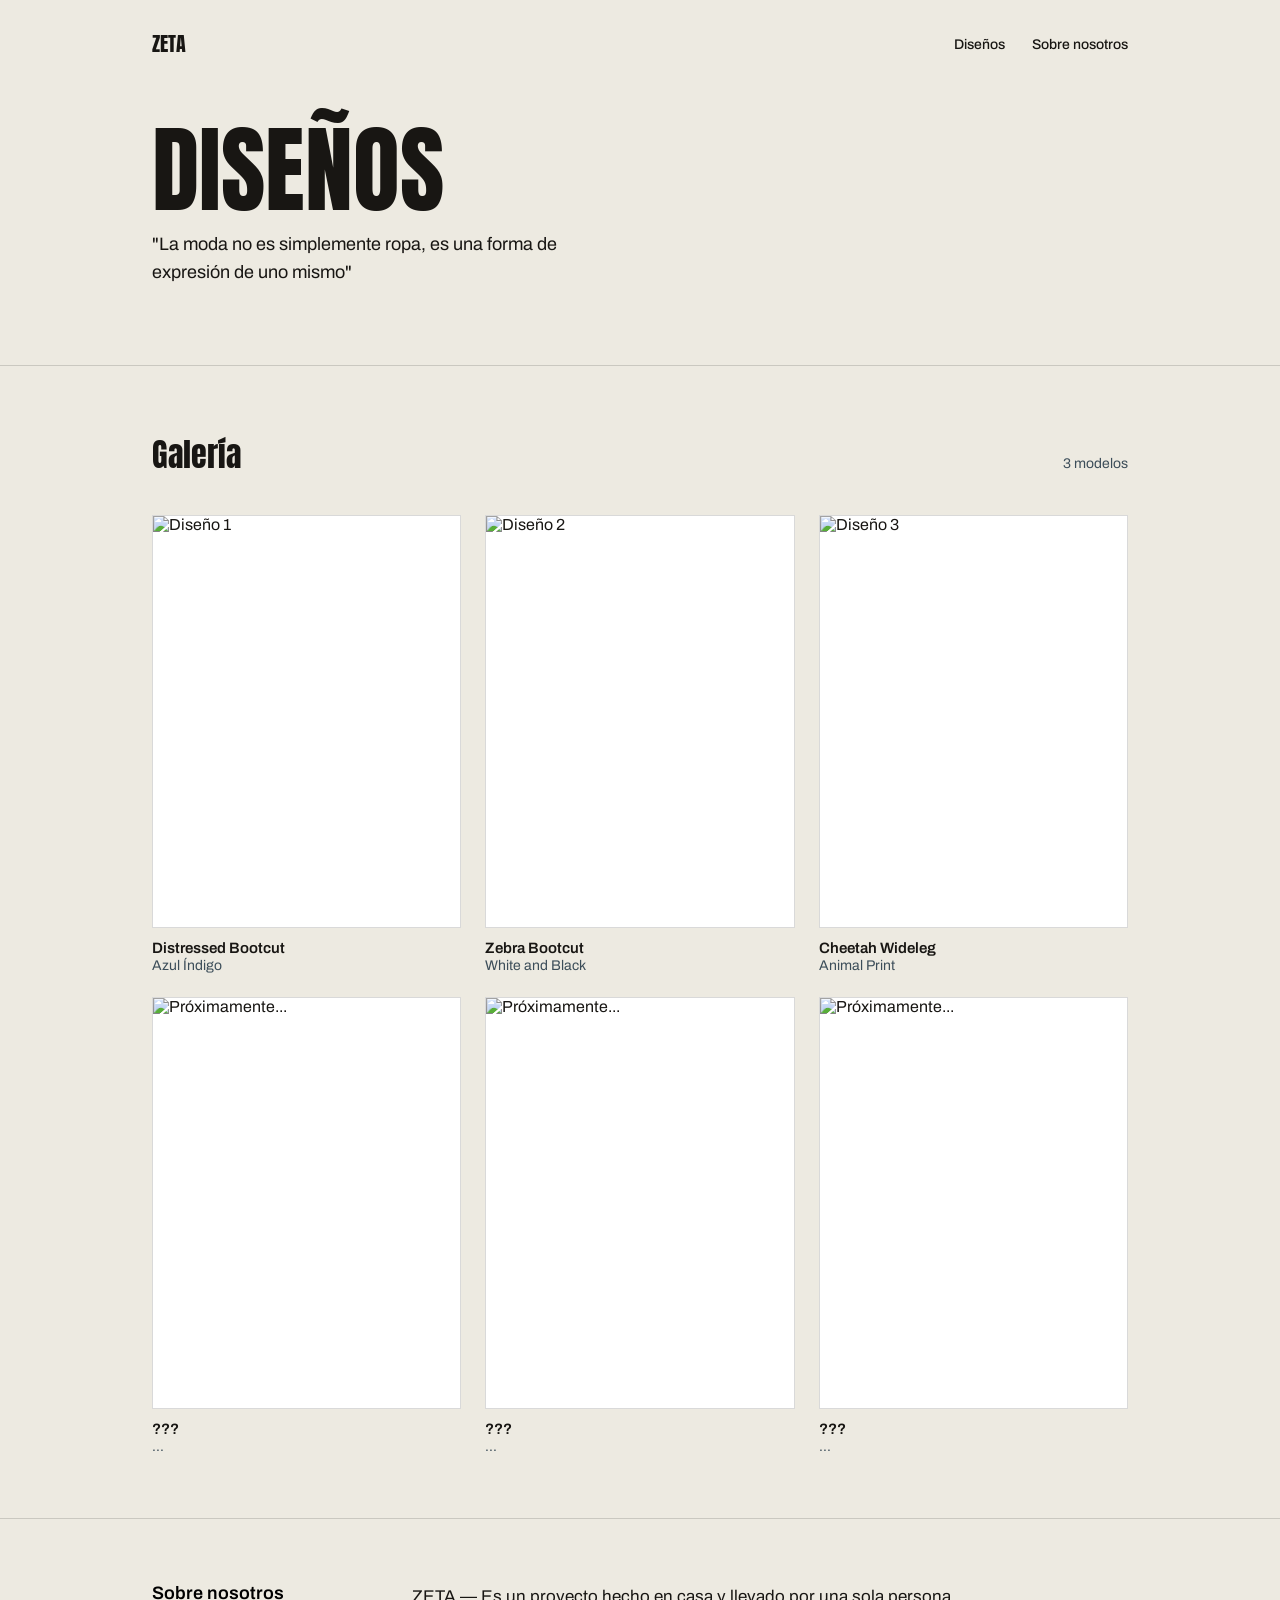
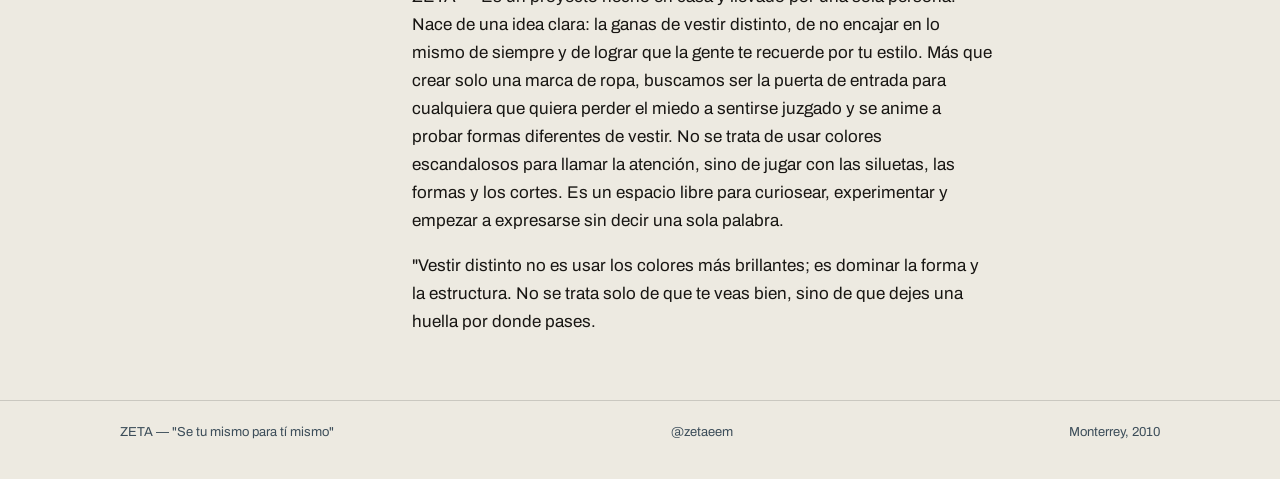
==== index.html @ 50da275f "Rename index.html.html to index.html" ====
<!DOCTYPE html>
<html lang="es">
<head>
<meta charset="UTF-8">
<meta name="viewport" content="width=device-width, initial-scale=1.0">
<title>ZETA — Galería</title>
<link rel="stylesheet" href="zeta.css">
</head>
<body>

<nav class="wrap">
  <div class="brandmark">ZETA</div>
  <div>
    <a href="#diseños">Diseños</a>
    <a href="#marca">Sobre nosotros</a>
  </div>
</nav>

<header class="hero">
  <div class="wrap">
    <h1 class="giant">DISEÑOS</h1>
    <p>"La moda no es simplemente ropa, es una forma de expresión de uno mismo"</p>
  </div>
</header>

<section id="disenos">
  <div class="wrap">
    <div class="section-head">
      <h2>Galería</h2>
      <span>3 modelos</span>
    </div>

    <div class="galeria">

      <div class="tarjeta">
        <img class="foto" src="Imágenes zeta/Indigo/IndigoFrente.png" alt="Diseño 1">
        <div class="nombre">Distressed Bootcut</div>
        <div class="detalle">Azul Índigo</div>
      </div>

      <div class="tarjeta">
        <img class="foto" src="Imágenes zeta/Negro/NegroFrente (1).png" alt="Diseño 2">
        <div class="nombre">Zebra Bootcut</div>
        <div class="detalle">White and Black</div>
      </div>

      <div class="tarjeta">
        <img class="foto" src="Imágenes zeta/Cheetah/CheetahFrente (1).png" alt="Diseño 3">
        <div class="nombre">Cheetah Wideleg</div>
        <div class="detalle">Animal Print</div>
      </div>

      <div class="tarjeta">
        <img class="foto" src="imagenes/diseno-4.jpg" alt="Próximamente...">
        <div class="nombre">???</div>
        <div class="detalle">...</div>
      </div>

      <div class="tarjeta">
        <img class="foto" src="imagenes/diseno-5.jpg" alt="Próximamente...">
        <div class="nombre">???</div>
        <div class="detalle">...</div>
      </div>

      <div class="tarjeta">
        <img class="foto" src="imagenes/diseno-6.jpg" alt="Próximamente...">
        <div class="nombre">???</div>
        <div class="detalle">...</div>
      </div>

    </div>
  </div>
</section>

<section id="marca">
  <div class="wrap marca-grid">
    <div class="label">Sobre nosotros</div>
    <div>
      <p>ZETA — Es un proyecto hecho en casa y llevado por una sola persona. Nace de una idea clara: la ganas de vestir distinto, de no encajar en lo mismo de siempre y de lograr que la gente te recuerde por tu estilo.

Más que crear solo una marca de ropa, buscamos ser la puerta de entrada para cualquiera que quiera perder el miedo a sentirse juzgado y se anime a probar formas diferentes de vestir. No se trata de usar colores escandalosos para llamar la atención, sino de jugar con las siluetas, las formas y los cortes.

Es un espacio libre para curiosear, experimentar y empezar a expresarse sin decir una sola palabra.</p>
      <p>"Vestir distinto no es usar los colores más brillantes; es dominar la forma y la estructura. No se trata solo de que te veas bien, sino de que dejes una huella por donde pases.</p>
    </div>
  </div>
</section>

<footer>
  <div class="wrap">
    <span>ZETA — "Se tu mismo para tí mismo"</span>
    <span>@zetaeem</span>
    <span>Monterrey, 2010</span>

  </div>
</footer>

</body>
</html>
---- zeta.css ----
@import url('https://fonts.googleapis.com/css2?family=Anton&family=Archivo:wght@400;500;600&display=swap');

  :root{
    --bone:#EDEAE1;
    --ink:#181613;
    --black:#000000;
    --denim:#3C4D59;
    --line: rgba(24,22,19,0.16);
  }

  *{box-sizing:border-box;}

  body{
    margin:0;
    background:var(--bone);
    color:var(--ink);
    font-family:'Archivo', sans-serif;
  }

  .wrap{
    max-width:1040px;
    margin:0 auto;
    padding:0 32px;
  }
  @media (max-width:600px){
    .wrap{padding:0 20px;}
  }

  nav.wrap{
    display:flex;
    justify-content:space-between;
    align-items:center;
    padding:28px 32px;
  }
  .brandmark{
    font-family:'Anton', sans-serif;
    font-size:20px;
  }
  nav a{
    color:var(--ink);
    text-decoration:none;
    font-size:14px;
    font-weight:500;
    margin-left:24px;
  }

  header.hero{
    padding:40px 0 60px;
    border-bottom:1px solid var(--line);
  }
  h1.giant{
    font-family:'Anton', sans-serif;
    font-weight:400;
    font-size:clamp(48px, 9vw, 96px);
    line-height:0.9;
    margin:0 0 16px;
  }
  header.hero p{
    font-size:18px;
    max-width:44ch;
    line-height:1.55;
  }

  section{
    padding:64px 0;
    border-bottom:1px solid var(--line);
  }
  .section-head{
    display:flex;
    justify-content:space-between;
    align-items:baseline;
    margin-bottom:36px;
  }
  .section-head h2{
    font-family:'Anton', sans-serif;
    font-weight:400;
    font-size:32px;
    margin:0;
  }
  .section-head span{
    font-size:14px;
    color:var(--denim);
  }

  /* ---- GALERÍA ---- */
  .galeria{
    display:grid;
    grid-template-columns:repeat(3, 1fr);
    gap:24px;
  }
  @media (max-width:760px){
    .galeria{grid-template-columns:repeat(2, 1fr);}
  }
  @media (max-width:500px){
    .galeria{grid-template-columns:1fr;}
  }

  .tarjeta{
    display:flex;
    flex-direction:column;
  }

  .foto{
    width:100%;
    aspect-ratio: 3 / 4;
    object-fit:cover;
    background:#ffffff;
    border:1px solid var(--line);
    display:block;
  }

  .tarjeta .nombre{
    font-weight:600;
    margin-top:12px;
    font-size:15px;
  }
  .tarjeta .detalle{
    font-size:14px;
    color:var(--denim);
    margin-top:2px;
  }

  /* ---- MARCA ---- */
  .marca-grid{
    display:grid;
    grid-template-columns:220px 1fr;
    gap:40px;
  }
  @media (max-width:700px){
    .marca-grid{grid-template-columns:1fr;}
  }
  .marca-grid .label{
    font-size:18px;
    font-weight:600;
    color:var(--black);
  }
  .marca-grid p{
    font-size:17px;
    line-height:1.65;
    max-width:58ch;
    margin:0 0 16px;
  }
  .marca-grid p:last-child{margin-bottom:0;}

  footer{
    padding:24px 32px 40px;
  }
  footer .wrap{
    display:flex;
    justify-content:space-between;
    font-size:13px;
    color:var(--denim);
    padding:0;
  }
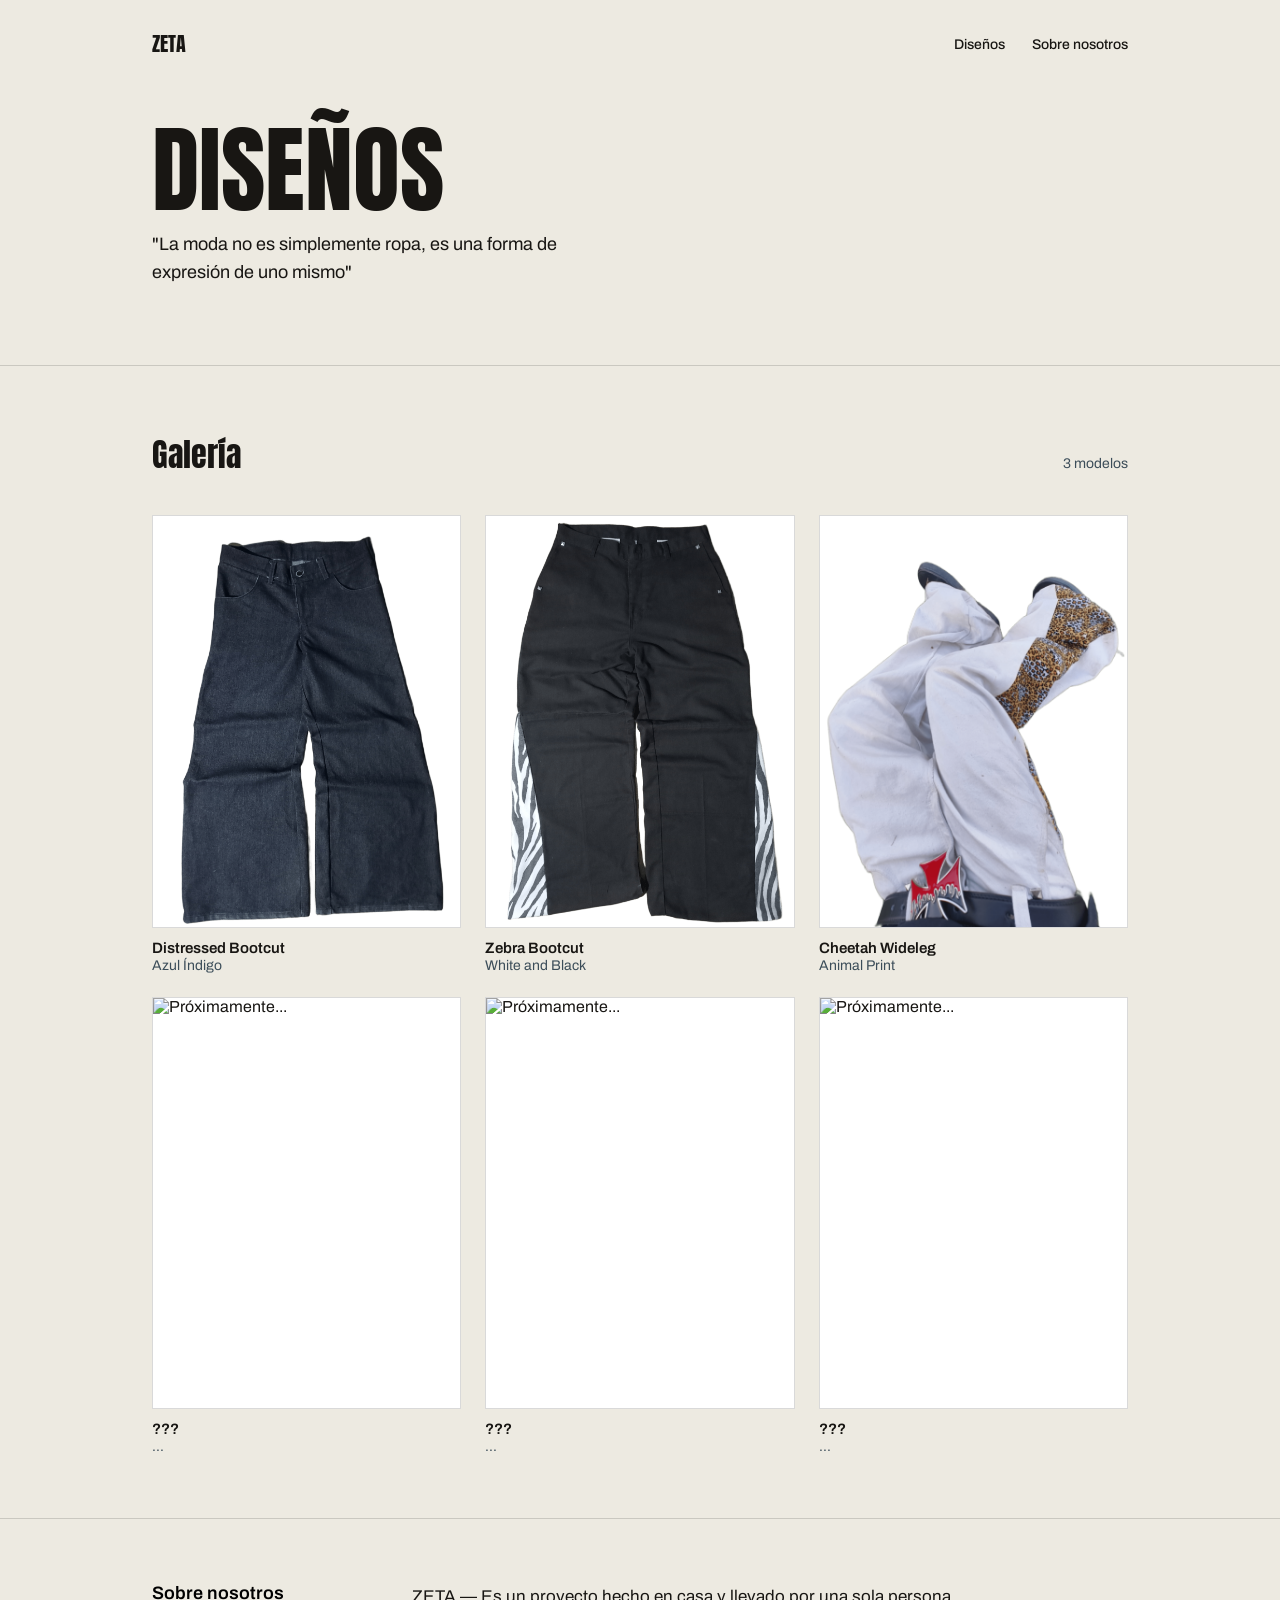
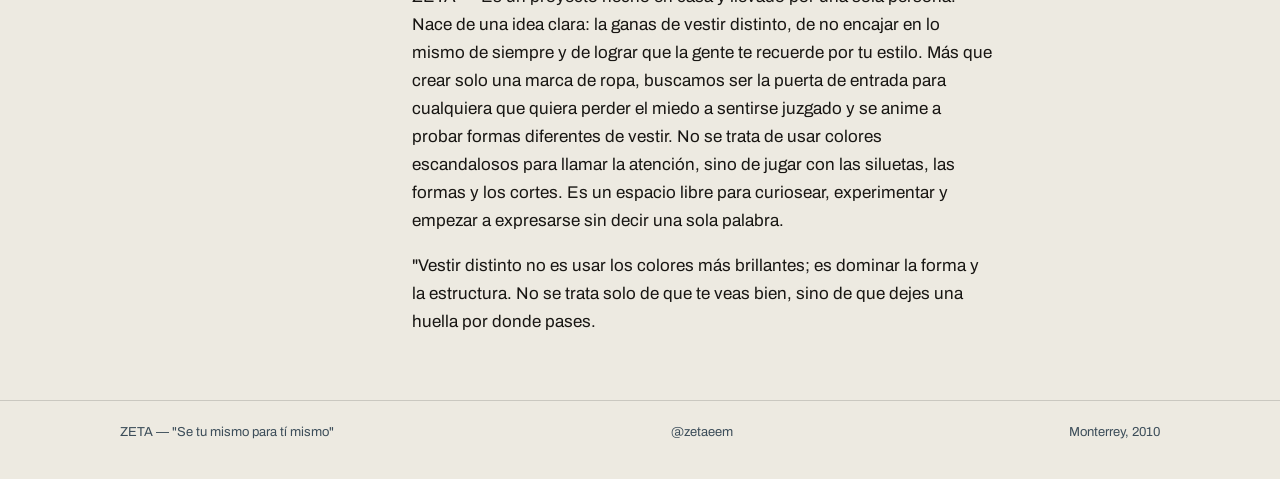
==== commit 15c19150: "Update index.html" ====
--- a/index.html
+++ b/index.html
@@ -33,19 +33,19 @@
     <div class="galeria">
 
       <div class="tarjeta">
-        <img class="foto" src="Imágenes zeta/Indigo/IndigoFrente.png" alt="Diseño 1">
+        <img class="foto" src="zeta/Imágenes zeta/Indigo/IndigoFrente.png" alt="Diseño 1">
         <div class="nombre">Distressed Bootcut</div>
         <div class="detalle">Azul Índigo</div>
       </div>
 
       <div class="tarjeta">
-        <img class="foto" src="Imágenes zeta/Negro/NegroFrente (1).png" alt="Diseño 2">
+        <img class="foto" src="zeta/Imágenes zeta/Negro/NegroFrente (1).png" alt="Diseño 2">
         <div class="nombre">Zebra Bootcut</div>
         <div class="detalle">White and Black</div>
       </div>
 
       <div class="tarjeta">
-        <img class="foto" src="Imágenes zeta/Cheetah/CheetahFrente (1).png" alt="Diseño 3">
+        <img class="foto" src="zeta/Imágenes zeta/Cheetah/CheetahFrente (1).png" alt="Diseño 3">
         <div class="nombre">Cheetah Wideleg</div>
         <div class="detalle">Animal Print</div>
       </div>
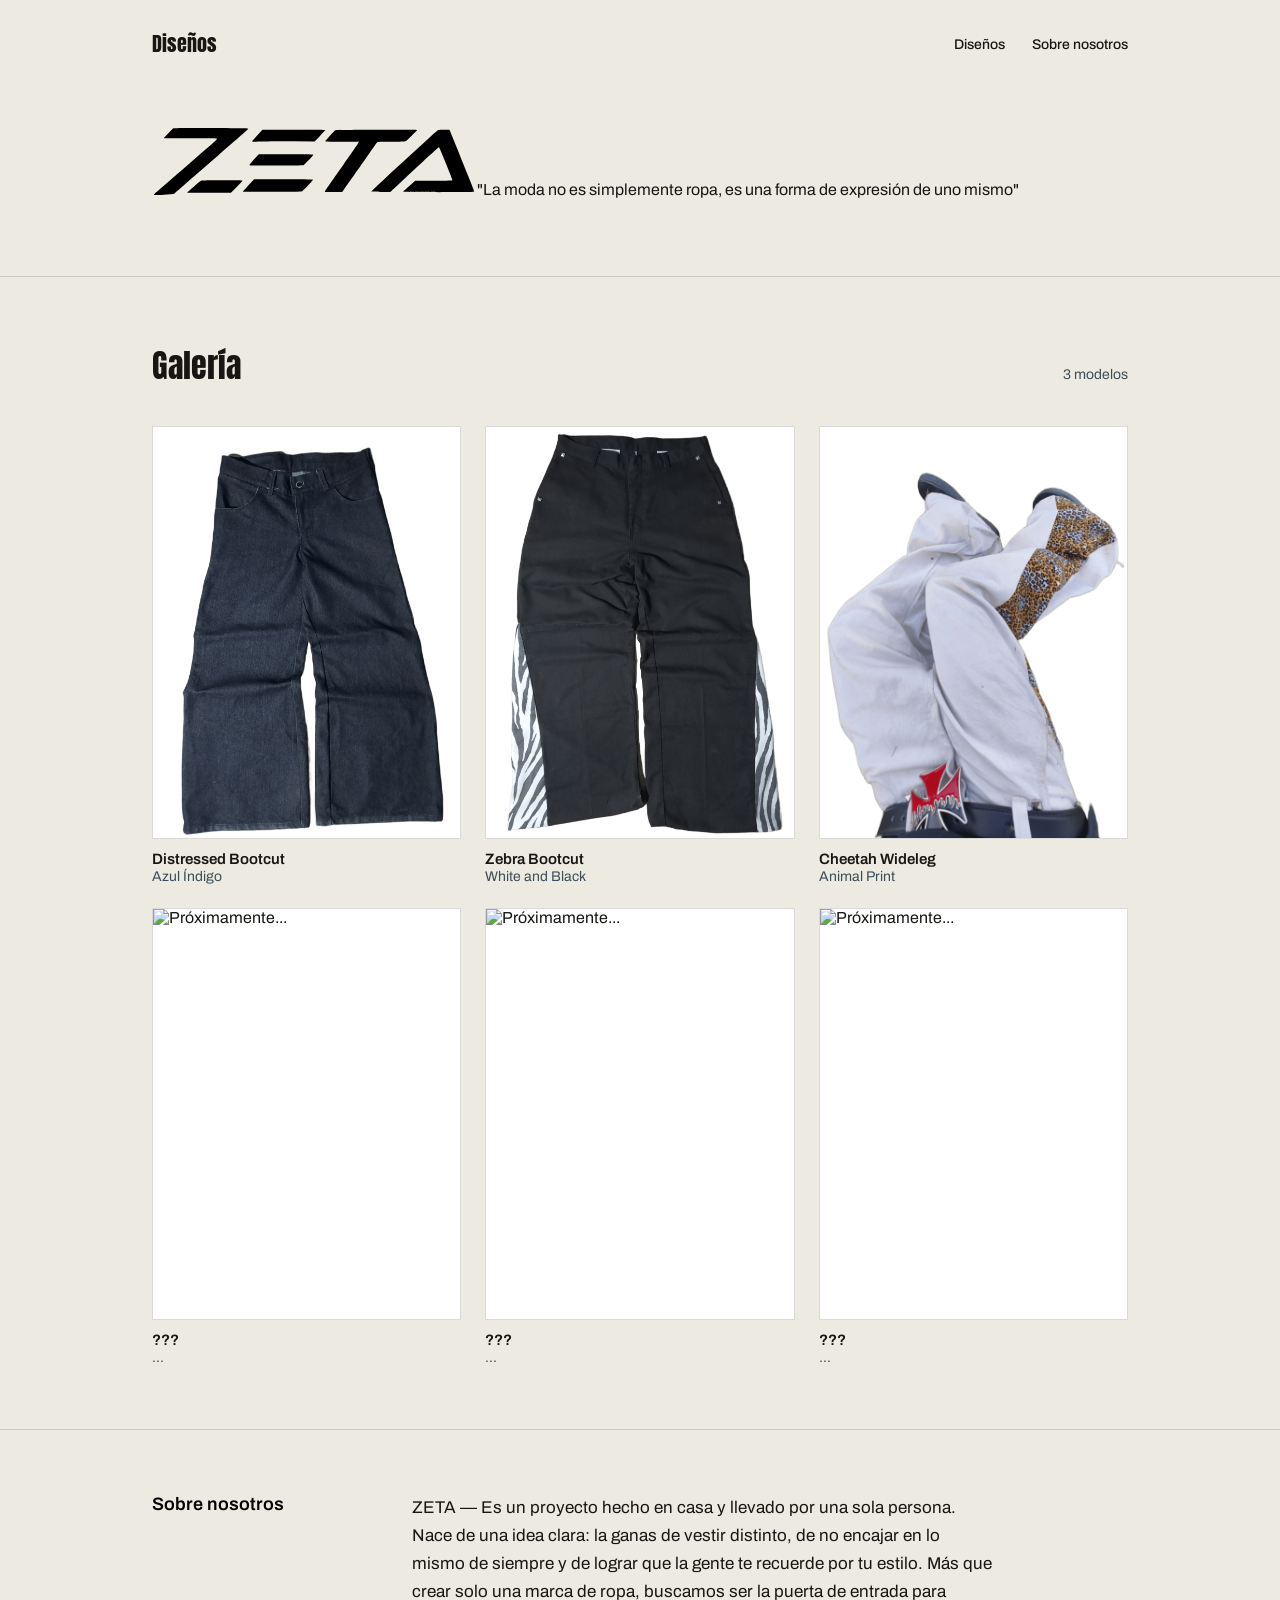
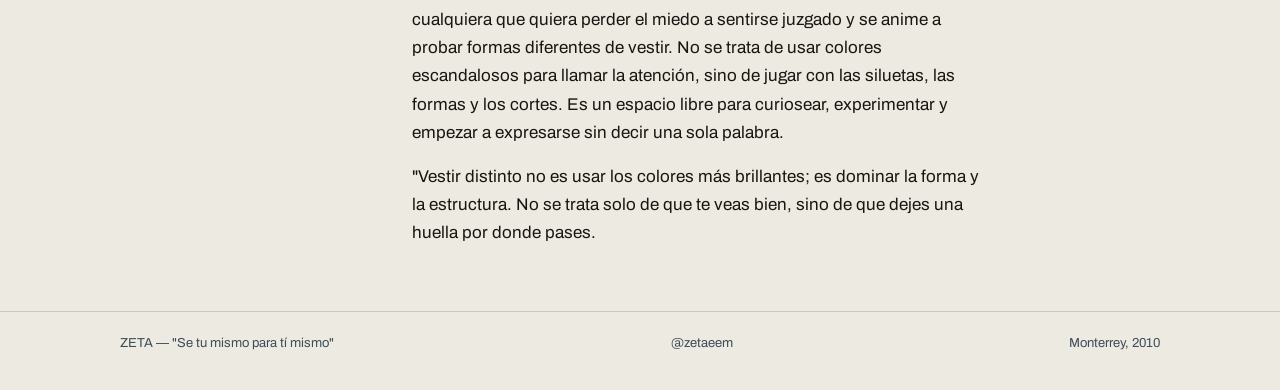
==== commit 523dbb08: "Update index.html" ====
--- a/index.html
+++ b/index.html
@@ -9,7 +9,7 @@
 <body>
 
 <nav class="wrap">
-  <div class="brandmark">ZETA</div>
+  <div class="brandmark">Diseños</div>
   <div>
     <a href="#diseños">Diseños</a>
     <a href="#marca">Sobre nosotros</a>
@@ -18,7 +18,7 @@
 
 <header class="hero">
   <div class="wrap">
-    <h1 class="giant">DISEÑOS</h1>
+     <img class="Logo" src="zeta/Imágenes zeta/Logo-Zeta-N-2.svg" alt="Logo Zeta" width="325px"
     <p>"La moda no es simplemente ropa, es una forma de expresión de uno mismo"</p>
   </div>
 </header>
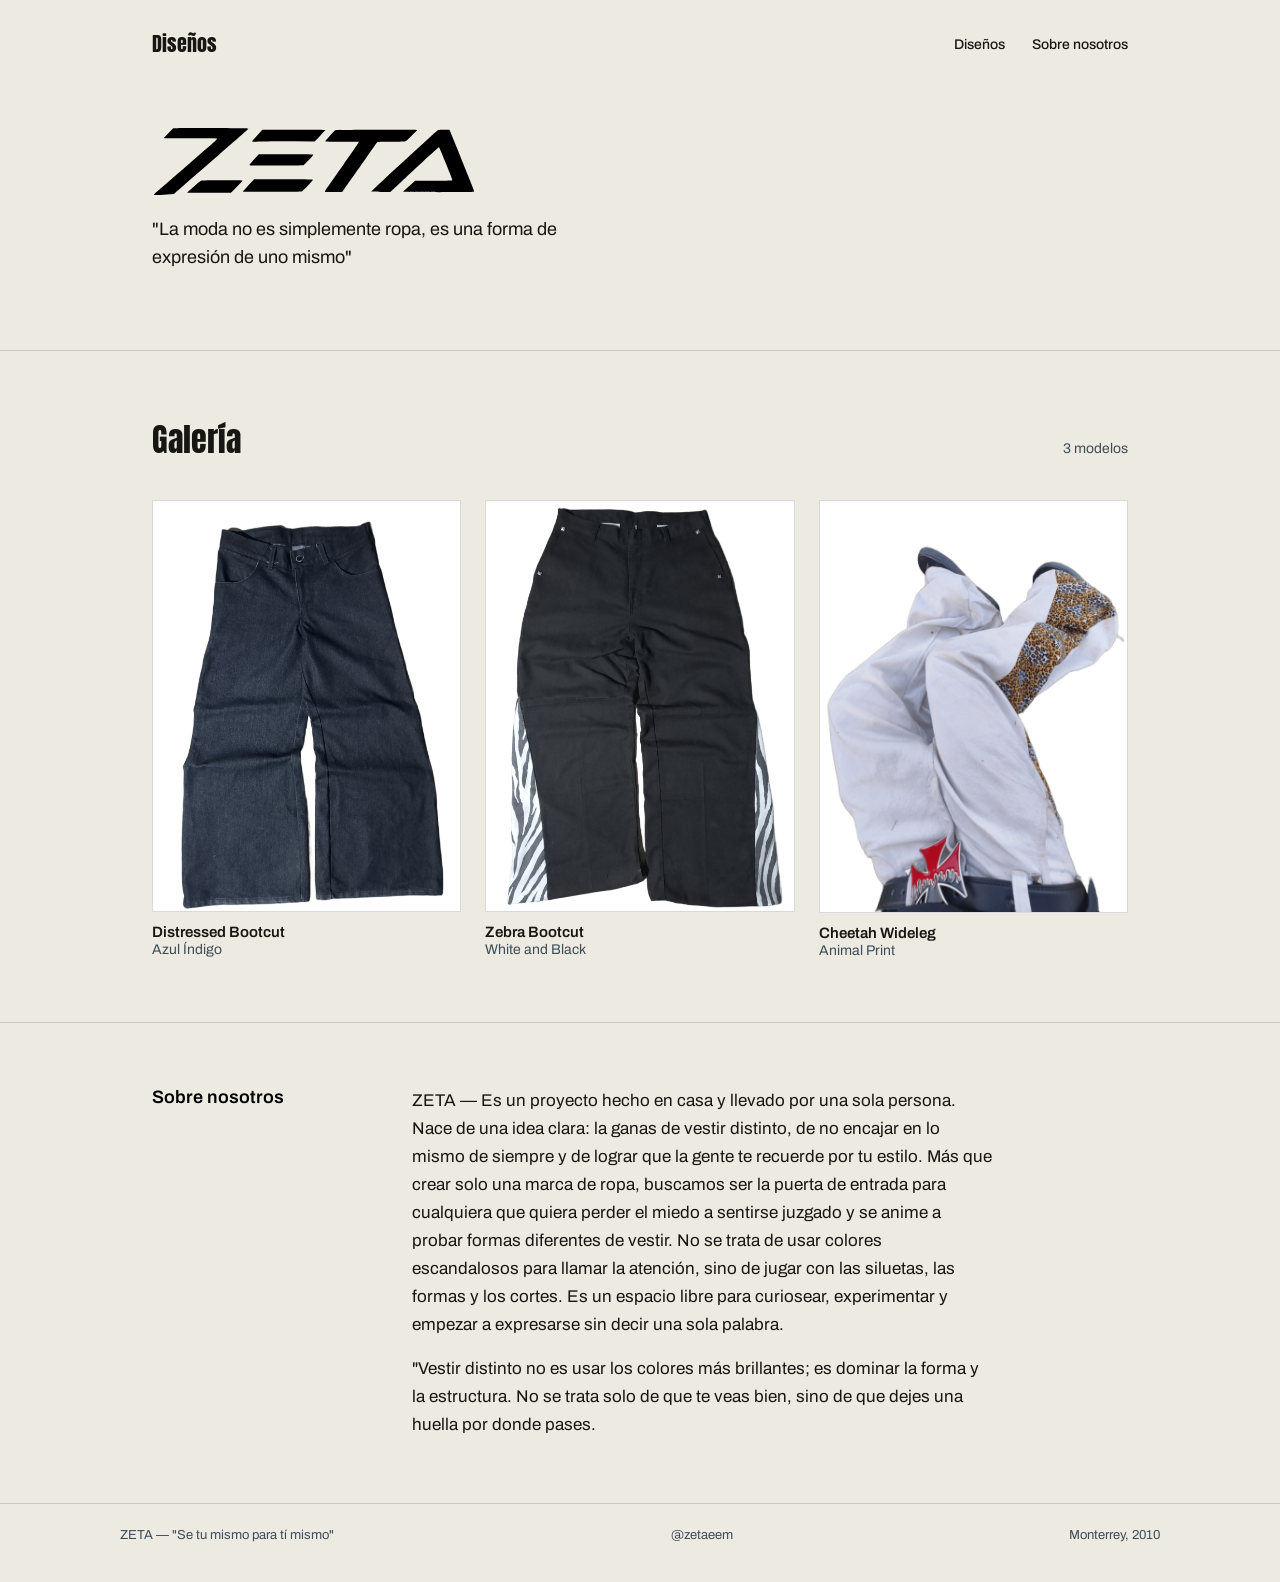
==== commit cbe4ee96: "Update index.html" ====
--- a/index.html
+++ b/index.html
@@ -19,6 +19,7 @@
 <header class="hero">
   <div class="wrap">
      <img class="Logo" src="zeta/Imágenes zeta/Logo-Zeta-N-2.svg" alt="Logo Zeta" width="325px"
+      <h1 class="giant"></h1>
     <p>"La moda no es simplemente ropa, es una forma de expresión de uno mismo"</p>
   </div>
 </header>
@@ -49,25 +50,6 @@
         <div class="nombre">Cheetah Wideleg</div>
         <div class="detalle">Animal Print</div>
       </div>
-
-      <div class="tarjeta">
-        <img class="foto" src="imagenes/diseno-4.jpg" alt="Próximamente...">
-        <div class="nombre">???</div>
-        <div class="detalle">...</div>
-      </div>
-
-      <div class="tarjeta">
-        <img class="foto" src="imagenes/diseno-5.jpg" alt="Próximamente...">
-        <div class="nombre">???</div>
-        <div class="detalle">...</div>
-      </div>
-
-      <div class="tarjeta">
-        <img class="foto" src="imagenes/diseno-6.jpg" alt="Próximamente...">
-        <div class="nombre">???</div>
-        <div class="detalle">...</div>
-      </div>
-
     </div>
   </div>
 </section>
--- a/zeta.css
+++ b/zeta.css
@@ -60,7 +60,9 @@
     max-width:44ch;
     line-height:1.55;
   }
-
+  .logo{
+    padding: 40px 0 60px;
+  }
   section{
     padding:64px 0;
     border-bottom:1px solid var(--line);
@@ -151,4 +153,4 @@
     font-size:13px;
     color:var(--denim);
     padding:0;
-  }+  }
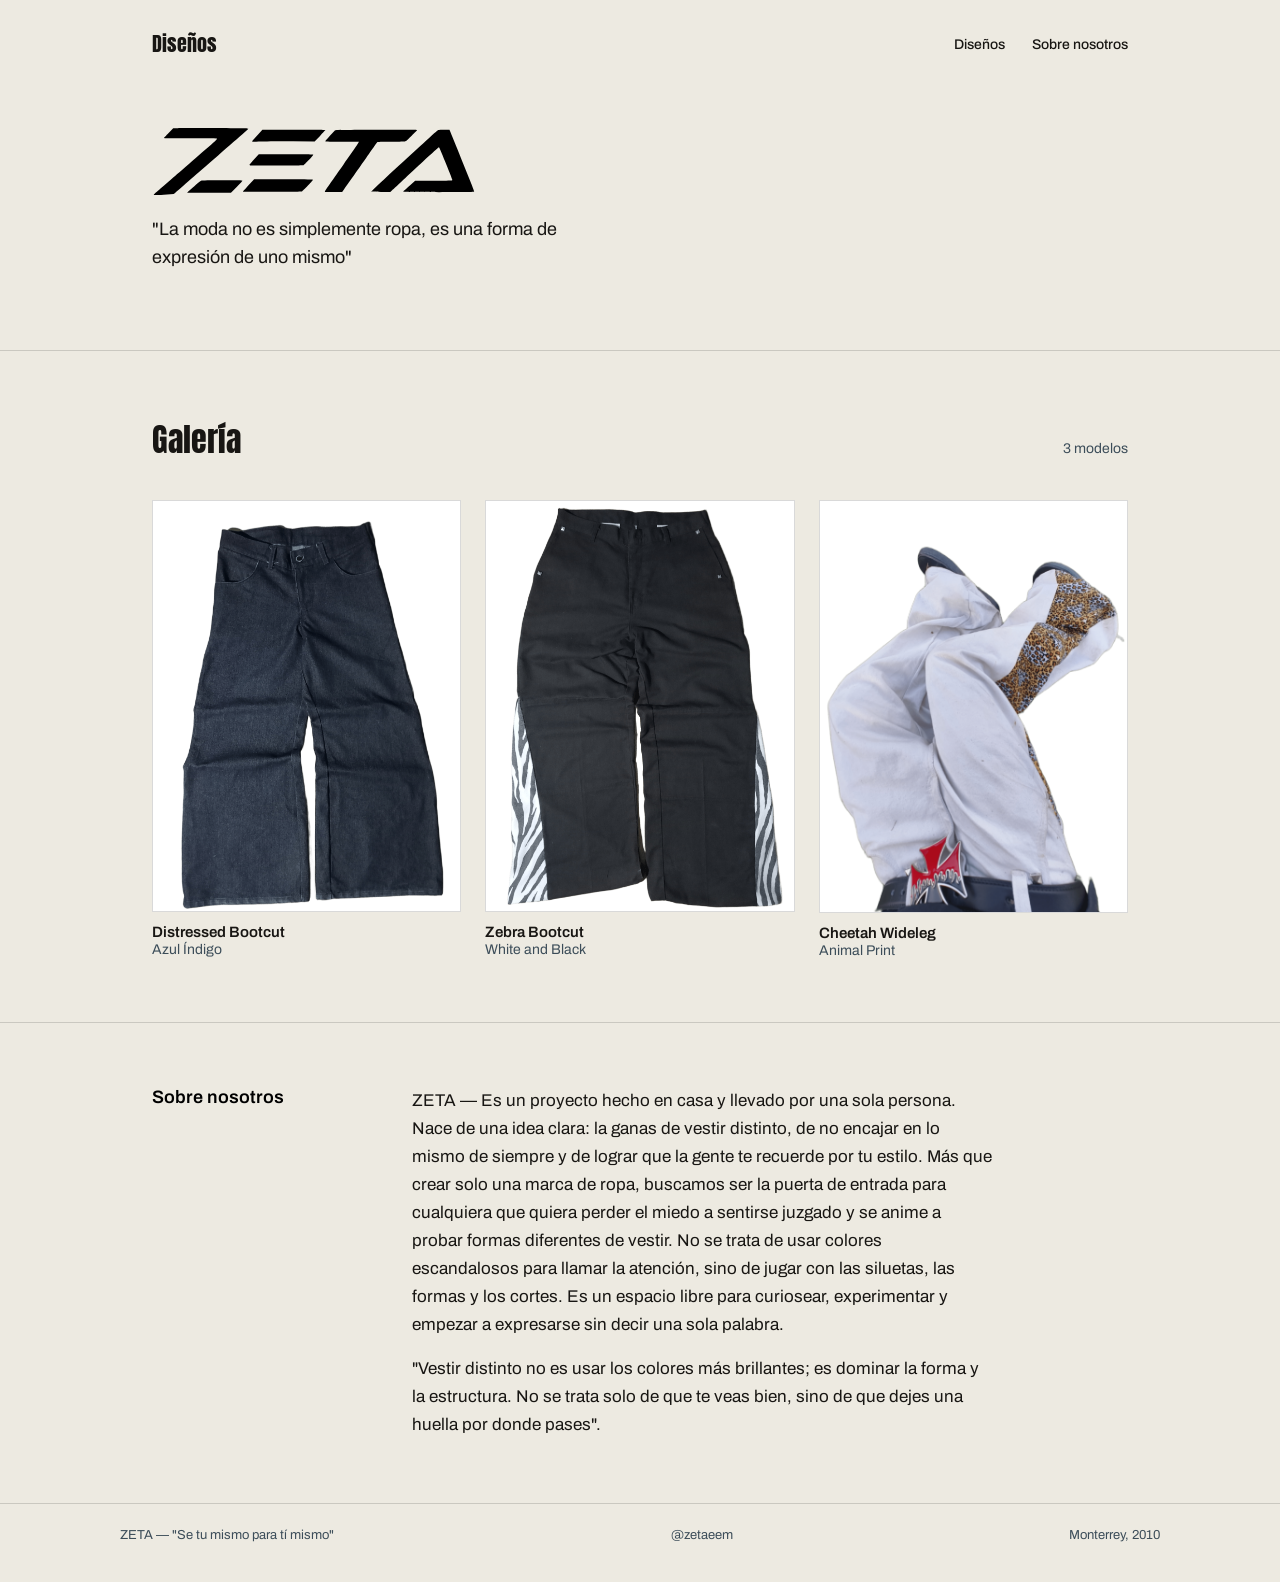
==== commit 375a8c9b: "Update index.html" ====
--- a/index.html
+++ b/index.html
@@ -18,8 +18,8 @@
 
 <header class="hero">
   <div class="wrap">
-     <img class="Logo" src="zeta/Imágenes zeta/Logo-Zeta-N-2.svg" alt="Logo Zeta" width="325px"
-      <h1 class="giant"></h1>
+    <img class="Logo" src="zeta/Imágenes zeta/Logo-Zeta-N-2.svg" alt="Logo Zeta" width="325px"
+    <h1 class="giant"></h1>
     <p>"La moda no es simplemente ropa, es una forma de expresión de uno mismo"</p>
   </div>
 </header>
@@ -63,7 +63,7 @@
 Más que crear solo una marca de ropa, buscamos ser la puerta de entrada para cualquiera que quiera perder el miedo a sentirse juzgado y se anime a probar formas diferentes de vestir. No se trata de usar colores escandalosos para llamar la atención, sino de jugar con las siluetas, las formas y los cortes.
 
 Es un espacio libre para curiosear, experimentar y empezar a expresarse sin decir una sola palabra.</p>
-      <p>"Vestir distinto no es usar los colores más brillantes; es dominar la forma y la estructura. No se trata solo de que te veas bien, sino de que dejes una huella por donde pases.</p>
+      <p>"Vestir distinto no es usar los colores más brillantes; es dominar la forma y la estructura. No se trata solo de que te veas bien, sino de que dejes una huella por donde pases".</p>
     </div>
   </div>
 </section>
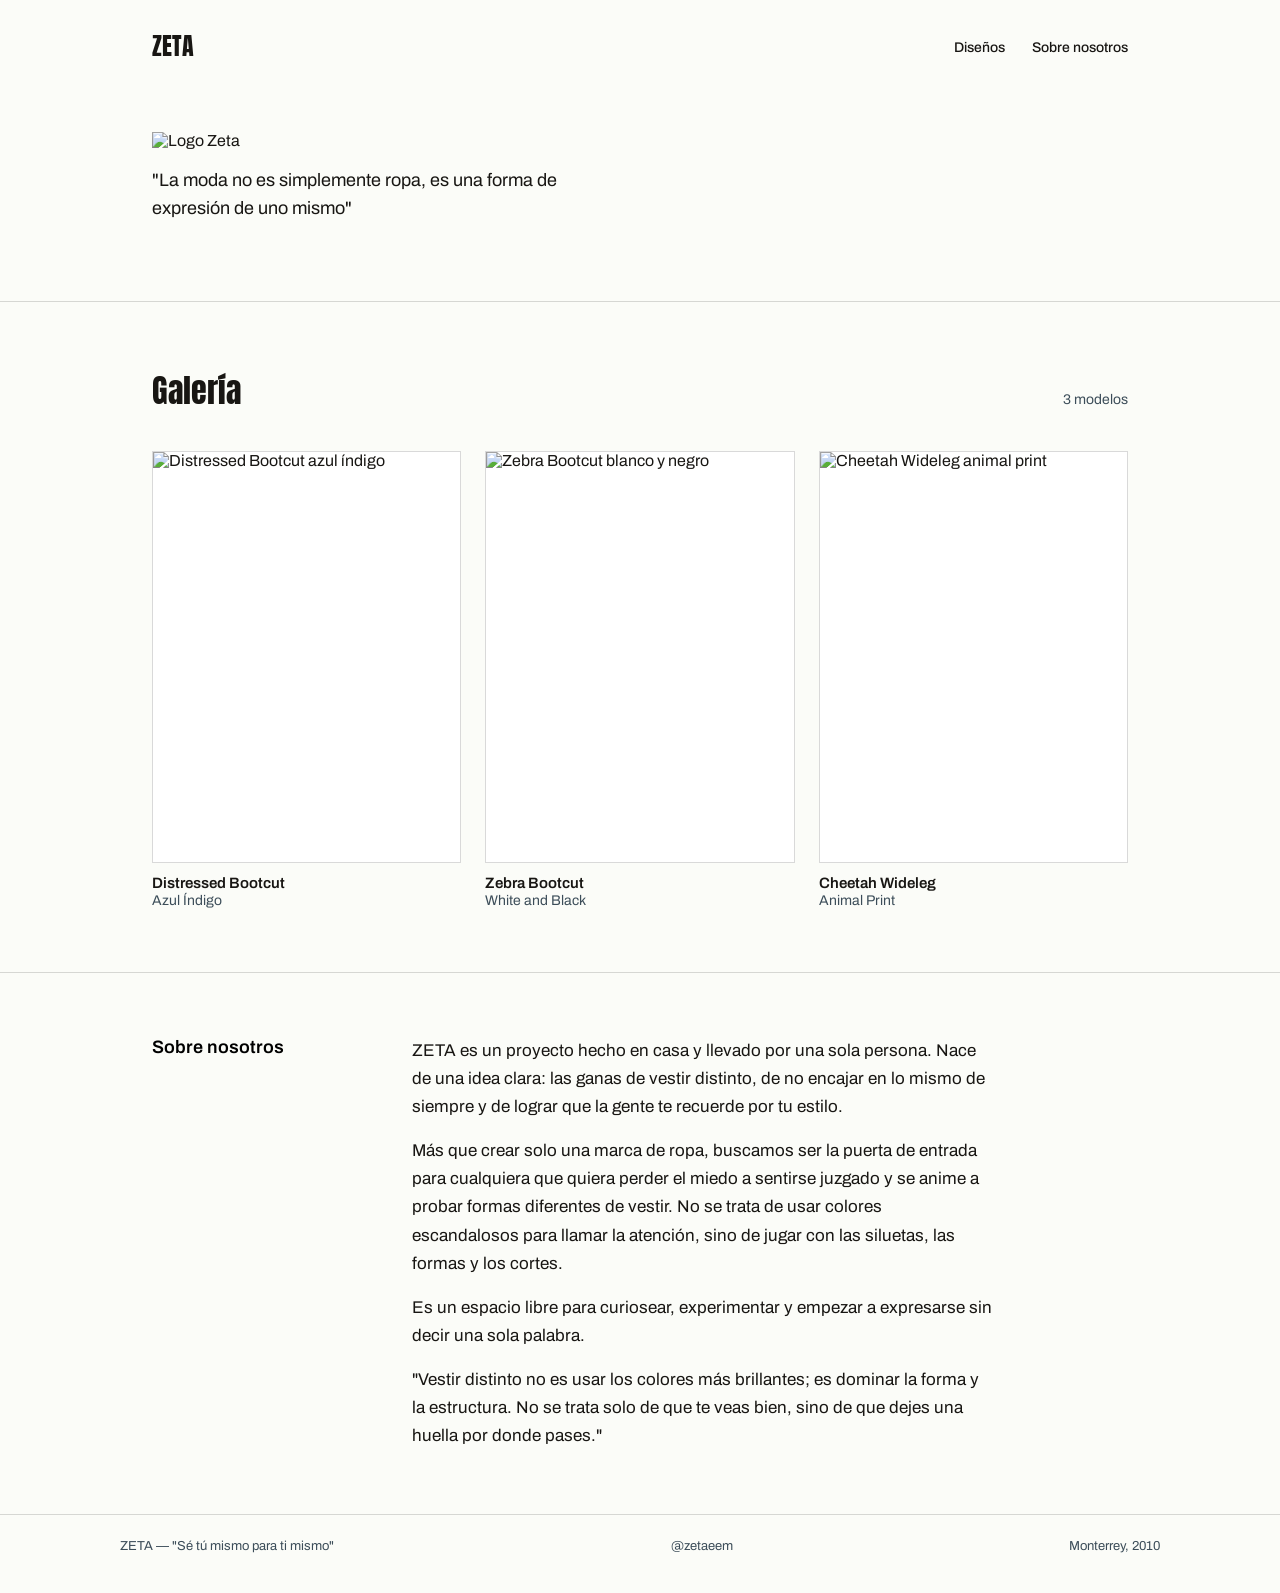
==== commit 237440f9: "Add files via upload" ====
--- a/index.html
+++ b/index.html
@@ -1,81 +1,81 @@
-<!DOCTYPE html>
-<html lang="es">
-<head>
-<meta charset="UTF-8">
-<meta name="viewport" content="width=device-width, initial-scale=1.0">
-<title>ZETA — Galería</title>
-<link rel="stylesheet" href="zeta.css">
-</head>
-<body>
-
-<nav class="wrap">
-  <div class="brandmark">Diseños</div>
-  <div>
-    <a href="#diseños">Diseños</a>
-    <a href="#marca">Sobre nosotros</a>
-  </div>
-</nav>
-
-<header class="hero">
-  <div class="wrap">
-    <img class="Logo" src="zeta/Imágenes zeta/Logo-Zeta-N-2.svg" alt="Logo Zeta" width="325px"
-    <h1 class="giant"></h1>
-    <p>"La moda no es simplemente ropa, es una forma de expresión de uno mismo"</p>
-  </div>
-</header>
-
-<section id="disenos">
-  <div class="wrap">
-    <div class="section-head">
-      <h2>Galería</h2>
-      <span>3 modelos</span>
-    </div>
-
-    <div class="galeria">
-
-      <div class="tarjeta">
-        <img class="foto" src="zeta/Imágenes zeta/Indigo/IndigoFrente.png" alt="Diseño 1">
-        <div class="nombre">Distressed Bootcut</div>
-        <div class="detalle">Azul Índigo</div>
-      </div>
-
-      <div class="tarjeta">
-        <img class="foto" src="zeta/Imágenes zeta/Negro/NegroFrente (1).png" alt="Diseño 2">
-        <div class="nombre">Zebra Bootcut</div>
-        <div class="detalle">White and Black</div>
-      </div>
-
-      <div class="tarjeta">
-        <img class="foto" src="zeta/Imágenes zeta/Cheetah/CheetahFrente (1).png" alt="Diseño 3">
-        <div class="nombre">Cheetah Wideleg</div>
-        <div class="detalle">Animal Print</div>
-      </div>
-    </div>
-  </div>
-</section>
-
-<section id="marca">
-  <div class="wrap marca-grid">
-    <div class="label">Sobre nosotros</div>
-    <div>
-      <p>ZETA — Es un proyecto hecho en casa y llevado por una sola persona. Nace de una idea clara: la ganas de vestir distinto, de no encajar en lo mismo de siempre y de lograr que la gente te recuerde por tu estilo.
-
-Más que crear solo una marca de ropa, buscamos ser la puerta de entrada para cualquiera que quiera perder el miedo a sentirse juzgado y se anime a probar formas diferentes de vestir. No se trata de usar colores escandalosos para llamar la atención, sino de jugar con las siluetas, las formas y los cortes.
-
-Es un espacio libre para curiosear, experimentar y empezar a expresarse sin decir una sola palabra.</p>
-      <p>"Vestir distinto no es usar los colores más brillantes; es dominar la forma y la estructura. No se trata solo de que te veas bien, sino de que dejes una huella por donde pases".</p>
-    </div>
-  </div>
-</section>
-
-<footer>
-  <div class="wrap">
-    <span>ZETA — "Se tu mismo para tí mismo"</span>
-    <span>@zetaeem</span>
-    <span>Monterrey, 2010</span>
-
-  </div>
-</footer>
-
-</body>
-</html>
+<!DOCTYPE html>
+<html lang="es">
+<head>
+  <meta charset="UTF-8">
+  <meta name="viewport" content="width=device-width, initial-scale=1.0">
+  <title>ZETA — Galería</title>
+  <link rel="preconnect" href="https://fonts.googleapis.com">
+  <link rel="preconnect" href="https://fonts.gstatic.com" crossorigin>
+  <link rel="stylesheet" href="https://fonts.googleapis.com/css2?family=Anton&family=Archivo:wght@400;500;600&display=swap">
+  <link rel="stylesheet" href="estilo.css">
+</head>
+<body>
+
+<nav class="wrap">
+  <div class="brandmark">ZETA</div>
+  <div>
+    <a href="#galeria">Diseños</a>
+    <a href="#marca">Sobre nosotros</a>
+  </div>
+</nav>
+
+<header class="hero">
+  <div class="wrap">
+    <img class="logo" src="Imágenes zeta/Logo-Zeta-N-2.svg" alt="Logo Zeta">
+    <p>"La moda no es simplemente ropa, es una forma de expresión de uno mismo"</p>
+  </div>
+</header>
+
+<main>
+  <section id="galeria">
+    <div class="wrap">
+      <div class="section-head">
+        <h2>Galería</h2>
+        <span>3 modelos</span>
+      </div>
+
+      <div class="galeria">
+        <a class="tarjeta" href="indigo.html">
+          <img class="foto" src="Imágenes zeta/Indigo/IndigoFrente.png" alt="Distressed Bootcut azul índigo">
+          <div class="nombre">Distressed Bootcut</div>
+          <div class="detalle">Azul Índigo</div>
+        </a>
+
+        <a class="tarjeta" href="zebra.html">
+          <img class="foto" src="Imágenes zeta/Negro/NegroFrente (1).png" alt="Zebra Bootcut blanco y negro">
+          <div class="nombre">Zebra Bootcut</div>
+          <div class="detalle">White and Black</div>
+        </a>
+
+        <a class="tarjeta">
+          <img class="foto" src="Imágenes zeta/Cheetah/CheetahFrente (1).png" alt="Cheetah Wideleg animal print">
+          <div class="nombre">Cheetah Wideleg</div>
+          <div class="detalle">Animal Print</div>
+        </a>
+      </div>
+    </div>
+  </section>
+
+  <section id="marca">
+    <div class="wrap marca-grid">
+      <div class="label">Sobre nosotros</div>
+      <div>
+        <p>ZETA es un proyecto hecho en casa y llevado por una sola persona. Nace de una idea clara: las ganas de vestir distinto, de no encajar en lo mismo de siempre y de lograr que la gente te recuerde por tu estilo.</p>
+        <p>Más que crear solo una marca de ropa, buscamos ser la puerta de entrada para cualquiera que quiera perder el miedo a sentirse juzgado y se anime a probar formas diferentes de vestir. No se trata de usar colores escandalosos para llamar la atención, sino de jugar con las siluetas, las formas y los cortes.</p>
+        <p>Es un espacio libre para curiosear, experimentar y empezar a expresarse sin decir una sola palabra.</p>
+        <p>"Vestir distinto no es usar los colores más brillantes; es dominar la forma y la estructura. No se trata solo de que te veas bien, sino de que dejes una huella por donde pases."</p>
+      </div>
+    </div>
+  </section>
+</main>
+
+<footer>
+  <div class="wrap">
+    <span>ZETA — "Sé tú mismo para ti mismo"</span>
+    <span>@zetaeem</span>
+    <span>Monterrey, 2010</span>
+  </div>
+</footer>
+
+</body>
+</html>
--- a/estilo.css
+++ b/estilo.css
@@ -0,0 +1,215 @@
+:root {
+  --bone: #FBFCF8;
+  --ink: #181613;
+  --black: #000000;
+  --denim: #3C4D59;
+  --line: rgba(24, 22, 19, 0.16);
+}
+
+* { box-sizing: border-box; }
+
+body {
+  margin: 0;
+  background: var(--bone);
+  color: var(--ink);
+  font-family: 'Archivo', sans-serif;
+}
+
+.wrap {
+  max-width: 1040px;
+  margin: 0 auto;
+  padding: 0 32px;
+}
+@media (max-width: 600px) {
+  .wrap { padding: 0 20px; }
+}
+
+nav.wrap {
+  display: flex;
+  justify-content: space-between;
+  align-items: center;
+  padding-top: 28px;
+  padding-bottom: 28px;
+}
+.brandmark {
+  font-family: 'Anton', sans-serif;
+  font-size: 24px;
+}
+nav a {
+  color: var(--ink);
+  text-decoration: none;
+  font-size: 14px;
+  font-weight: 500;
+  margin-left: 24px;
+}
+
+header.hero {
+  padding: 40px 0 60px;
+  border-bottom: 1px solid var(--line);
+}
+.logo {
+  display: block;
+  width: 325px;
+  max-width: 100%;
+  height: auto;
+}
+header.hero p {
+  font-size: 18px;
+  max-width: 44ch;
+  line-height: 1.55;
+}
+
+section {
+  padding: 64px 0;
+  border-bottom: 1px solid var(--line);
+}
+.section-head {
+  display: flex;
+  justify-content: space-between;
+  align-items: baseline;
+  margin-bottom: 36px;
+}
+.section-head h2 {
+  font-family: 'Anton', sans-serif;
+  font-weight: 400;
+  font-size: 32px;
+  margin: 0;
+}
+.section-head span {
+  font-size: 14px;
+  color: var(--denim);
+}
+
+.galeria {
+  display: grid;
+  grid-template-columns: repeat(3, 1fr);
+  gap: 24px;
+}
+@media (max-width: 760px) {
+  .galeria { grid-template-columns: repeat(2, 1fr); }
+}
+@media (max-width: 500px) {
+  .galeria { grid-template-columns: 1fr; }
+}
+
+.tarjeta {
+  display: flex;
+  flex-direction: column;
+}
+.foto {
+  display: block;
+  width: 100%;
+  aspect-ratio: 3 / 4;
+  object-fit: cover;
+  background: #ffffff;
+  border: 1px solid var(--line);
+}
+.tarjeta .nombre {
+  font-weight: 600;
+  font-size: 15px;
+  margin-top: 12px;
+}
+.tarjeta .detalle {
+  font-size: 14px;
+  color: var(--denim);
+  margin-top: 2px;
+}
+
+/* Tarjeta como enlace (clic lleva a la página del modelo) */
+a.tarjeta {
+  color: inherit;
+  text-decoration: none;
+}
+a.tarjeta .foto {
+  transition: border-color 0.2s ease;
+}
+a.tarjeta:hover .foto {
+  border-color: var(--ink);
+}
+a.tarjeta:hover .nombre {
+  text-decoration: underline;
+}
+
+/* Páginas de detalle de cada modelo */
+.volver {
+  display: inline-block;
+  margin-bottom: 28px;
+  font-size: 14px;
+  font-weight: 500;
+  color: var(--ink);
+  text-decoration: none;
+}
+.volver:hover { text-decoration: underline; }
+
+.detalle-grid {
+  display: grid;
+  grid-template-columns: 1fr 1fr;
+  gap: 40px;
+  align-items: start;
+}
+@media (max-width: 700px) {
+  .detalle-grid { grid-template-columns: 1fr; }
+}
+.detalle-grid h1 {
+  font-family: 'Anton', sans-serif;
+  font-weight: 400;
+  font-size: 40px;
+  margin: 0 0 8px;
+}
+.detalle-grid .color {
+  color: var(--denim);
+  margin: 0 0 24px;
+}
+.detalle-grid .desc {
+  font-size: 17px;
+  line-height: 1.65;
+  max-width: 50ch;
+}
+.detalle-grid .datos {
+  list-style: none;
+  padding: 0;
+  margin: 24px 0 0;
+  border-top: 1px solid var(--line);
+}
+.detalle-grid .datos li {
+  display: flex;
+  justify-content: space-between;
+  padding: 12px 0;
+  border-bottom: 1px solid var(--line);
+  font-size: 15px;
+}
+.detalle-grid .datos li span:first-child {
+  font-weight: 600;
+}
+
+.marca-grid {
+  display: grid;
+  grid-template-columns: 220px 1fr;
+  gap: 40px;
+}
+@media (max-width: 700px) {
+  .marca-grid { grid-template-columns: 1fr; }
+}
+.marca-grid .label {
+  font-size: 18px;
+  font-weight: 600;
+  color: var(--black);
+}
+.marca-grid p {
+  font-size: 17px;
+  line-height: 1.65;
+  max-width: 58ch;
+  margin: 0 0 16px;
+}
+.marca-grid p:last-child { margin-bottom: 0; }
+
+footer {
+  padding: 24px 32px 40px;
+}
+footer .wrap {
+  display: flex;
+  justify-content: space-between;
+  font-size: 13px;
+  color: var(--denim);
+  padding: 0;
+}
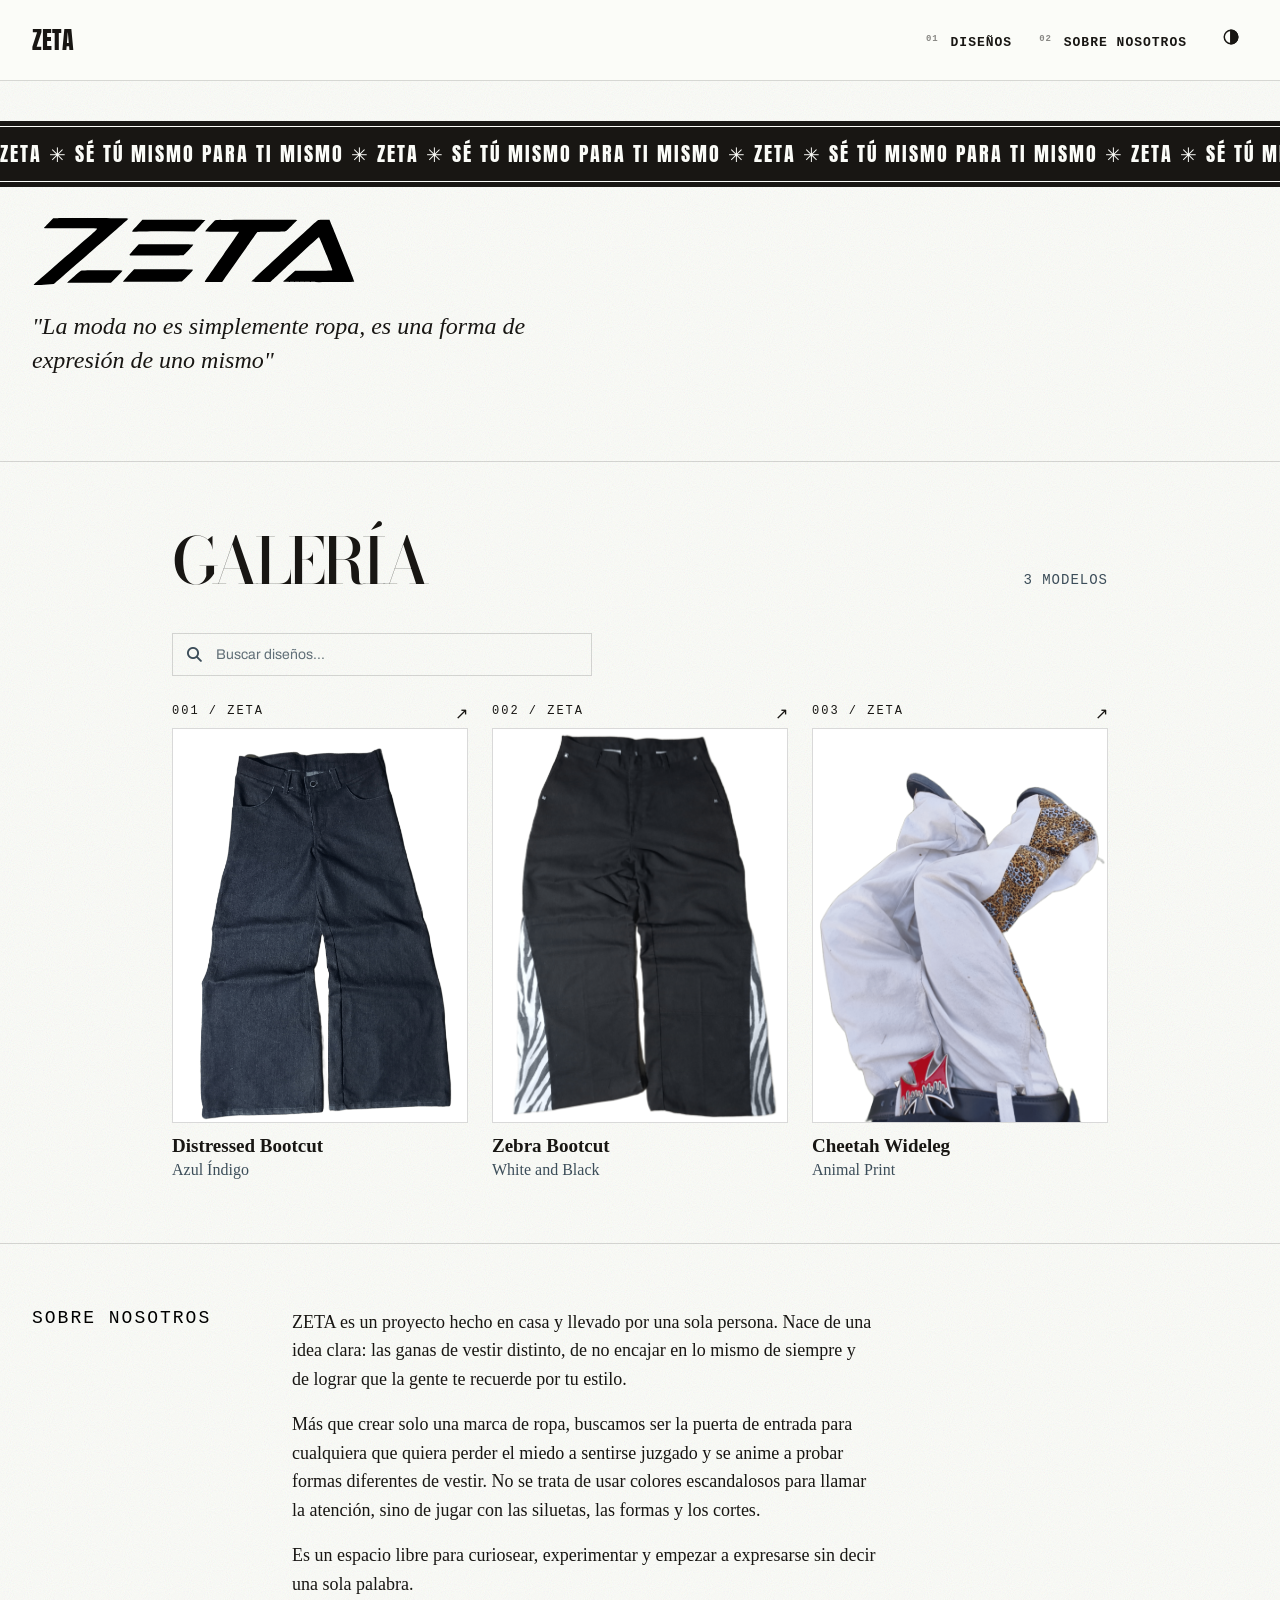
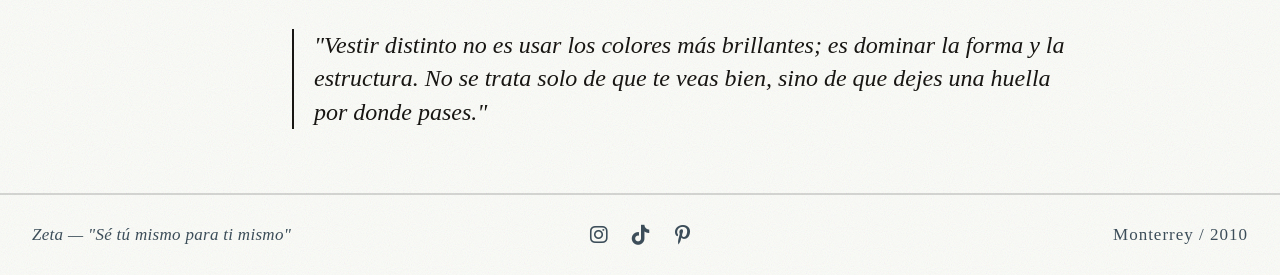
==== commit f919551f: "Actualización - Zeta" ====
--- a/index.html
+++ b/index.html
@@ -3,50 +3,83 @@
 <head>
   <meta charset="UTF-8">
   <meta name="viewport" content="width=device-width, initial-scale=1.0">
-  <title>ZETA — Galería</title>
+  <title>ZETA | Galería</title>
   <link rel="preconnect" href="https://fonts.googleapis.com">
   <link rel="preconnect" href="https://fonts.gstatic.com" crossorigin>
   <link rel="stylesheet" href="https://fonts.googleapis.com/css2?family=Anton&family=Archivo:wght@400;500;600&display=swap">
   <link rel="stylesheet" href="estilo.css">
+  <link rel="stylesheet" href="https://cdnjs.cloudflare.com/ajax/libs/font-awesome/6.5.1/css/all.min.css">
+  <link href="https://fonts.googleapis.com/css2?family=Bodoni+Moda:wght@400;500;600;700&display=swap" rel="stylesheet">
 </head>
-<body>
-
+<body id="inicio">
+    <!-- Navegación -->
 <nav class="wrap">
-  <div class="brandmark">ZETA</div>
-  <div>
-    <a href="#galeria">Diseños</a>
-    <a href="#marca">Sobre nosotros</a>
-  </div>
-</nav>
-
+        <a href="#inicio" class="brandmark" aria-label="Volver al inicio">ZETA</a>
+        <div>
+            <a href="#galeria" class="nav-link">
+                <sup>01</sup> Diseños
+            </a>
+            <a href="#marca" class="nav-link">
+                <sup>02</sup> Sobre nosotros
+            </a>
+            <button id="theme-toggle" class="theme-btn" aria-label="Cambiar modo de color">
+                <svg class="icon-theme" viewBox="0 0 24 24" fill="none" stroke="currentColor" stroke-width="2">
+                    <circle cx="12" cy="12" r="9" />
+                    <path d="M12 3v18" />
+                    <path d="M12 3a9 9 0 0 1 0 18V3z" fill="currentColor" class="eclipse-shade" />
+                </svg>
+            </button>
+        </div>
+    </nav>
 <header class="hero">
+<!-- CINTA EDITORIAL ZETA -->
+<div class="cinta">
+    <div class="cinta-track">
+        <span>
+            ZETA ✳ SÉ TÚ MISMO PARA TI MISMO ✳
+            ZETA ✳ SÉ TÚ MISMO PARA TI MISMO ✳
+            ZETA ✳ SÉ TÚ MISMO PARA TI MISMO ✳
+            ZETA ✳ SÉ TÚ MISMO PARA TI MISMO ✳
+        </span>
+        <span aria-hidden="true">
+            ZETA ✳ SÉ TÚ MISMO PARA TI MISMO ✳
+            ZETA ✳ SÉ TÚ MISMO PARA TI MISMO ✳
+            ZETA ✳ SÉ TÚ MISMO PARA TI MISMO ✳
+            ZETA ✳ SÉ TÚ MISMO PARA TI MISMO ✳
+        </span>
+    </div>
+</div>
   <div class="wrap">
     <img class="logo" src="Imágenes zeta/Logo-Zeta-N-2.svg" alt="Logo Zeta">
     <p>"La moda no es simplemente ropa, es una forma de expresión de uno mismo"</p>
   </div>
 </header>
-
+<!-- Contenido -->
 <main>
   <section id="galeria">
     <div class="wrap">
       <div class="section-head">
         <h2>Galería</h2>
-        <span>3 modelos</span>
+        <span id="modelos-count">3 modelos</span>
       </div>
-
+      <div class="buscador">
+        <i class="fa-solid fa-magnifying-glass" aria-hidden="true"></i>
+        <input type="search" id="buscarPrenda" placeholder="Buscar diseños..." aria-label="Buscar prendas por nombre o descripción">
+      </div>
+      <p id="sin-resultados" class="sin-resultados" hidden>
+        No se encontraron diseños.
+      </p>
       <div class="galeria">
         <a class="tarjeta" href="indigo.html">
           <img class="foto" src="Imágenes zeta/Indigo/IndigoFrente.png" alt="Distressed Bootcut azul índigo">
           <div class="nombre">Distressed Bootcut</div>
           <div class="detalle">Azul Índigo</div>
         </a>
-
         <a class="tarjeta" href="zebra.html">
           <img class="foto" src="Imágenes zeta/Negro/NegroFrente (1).png" alt="Zebra Bootcut blanco y negro">
           <div class="nombre">Zebra Bootcut</div>
           <div class="detalle">White and Black</div>
         </a>
-
         <a class="tarjeta">
           <img class="foto" src="Imágenes zeta/Cheetah/CheetahFrente (1).png" alt="Cheetah Wideleg animal print">
           <div class="nombre">Cheetah Wideleg</div>
@@ -55,7 +88,6 @@
       </div>
     </div>
   </section>
-
   <section id="marca">
     <div class="wrap marca-grid">
       <div class="label">Sobre nosotros</div>
@@ -68,14 +100,23 @@
     </div>
   </section>
 </main>
-
 <footer>
-  <div class="wrap">
-    <span>ZETA — "Sé tú mismo para ti mismo"</span>
-    <span>@zetaeem</span>
-    <span>Monterrey, 2010</span>
+  <div class="wrap footer-contenido">
+    <span>Zeta — "Sé tú mismo para ti mismo"</span>
+    <div class="redes-sociales" aria-label="Redes sociales de ZETA">
+      <a href="https://www.instagram.com/zet1taa/" target="_blank" rel="noopener noreferrer" aria-label="Instagram" title="Instagram">
+        <i class="fa-brands fa-instagram" aria-hidden="true"></i>
+      </a>
+      <a href="https://www.tiktok.com/@zet1taa" target="_blank" rel="noopener noreferrer" aria-label="TikTok" title="TikTok">
+        <i class="fa-brands fa-tiktok" aria-hidden="true"></i>
+      </a>
+      <a href="https://mx.pinterest.com/zetaeem/" target="_blank" rel="noopener noreferrer" aria-label="Pinterest" title="Pinterest">
+        <i class="fa-brands fa-pinterest-p" aria-hidden="true"></i>
+      </a>
+    </div>
+    <span>Monterrey / 2010</span>
   </div>
 </footer>
-
+<script src="main.js" defer></script>
 </body>
 </html>
--- a/estilo.css
+++ b/estilo.css
@@ -1,215 +1,1298 @@
+/* Variables y colores */
+
 :root {
-  --bone: #FBFCF8;
-  --ink: #181613;
-  --black: #000000;
-  --denim: #3C4D59;
-  --line: rgba(24, 22, 19, 0.16);
-}
-
-* { box-sizing: border-box; }
+    --bone: #FBFCF8;
+    --ink: #181613;
+    --black: #000000;
+    --denim: #3C4D59;
+    --line: rgba(24, 22, 19, 0.16);
+    --serif: 'Times New Roman', Times, serif;
+    --titulo: 'Anton', sans-serif;
+}
 
 body {
-  margin: 0;
-  background: var(--bone);
-  color: var(--ink);
-  font-family: 'Archivo', sans-serif;
-}
+    --bg-dinamico: var(--bone);
+    --texto-dinamico: var(--ink);
+    --linea-dinamica: var(--line);
+    --denim-dinamico: var(--denim);
+    --black-dinamico: var(--black);
+}
+
+/* Modo oscuro */
+
+.dark-mode {
+    --bg-dinamico: #131210;
+    --texto-dinamico: #FBFCF8;
+    --linea-dinamica: rgba(251, 252, 248, 0.15);
+    --denim-dinamico: #8FA2B0;
+    --black-dinamico: #FFFFFF;
+}
+
+
+/* Estilos generales */
+
+* {
+    box-sizing: border-box;
+}
+
+html {
+    width: 100%;
+    overflow-x: clip;
+    overflow-y: auto;
+    scroll-behavior: smooth;
+    scroll-padding-top: 100px;
+}
+
+body {
+    width: 100%;
+    min-height: 100vh;
+    margin: 0;
+    overflow: visible;
+    background: var(--bg-dinamico);
+    color: var(--texto-dinamico);
+    font-family: 'Archivo', sans-serif;
+    transition: background 0.3s ease, color 0.3s ease;
+}
+
+/* Textura granulada */
+
+body {
+    background-image: url("data:image/svg+xml,%3Csvg viewBox='0 0 180 180' xmlns='http://www.w3.org/2000/svg'%3E%3Cfilter id='noise'%3E%3CfeTurbulence type='fractalNoise' baseFrequency='0.95' numOctaves='3' stitchTiles='stitch'/%3E%3C/filter%3E%3Crect width='100%25' height='100%25' opacity='0.12' filter='url(%23noise)'/%3E%3C/svg%3E");
+    background-size: 180px 180px;
+}
+
+img {
+    max-width: 100%;
+    height: auto;
+}
+
+/* Contenedor general */
 
 .wrap {
-  max-width: 1040px;
-  margin: 0 auto;
-  padding: 0 32px;
-}
+    max-width: 1280px;
+    margin: 0 auto;
+    padding: 0 32px;
+}
+
+
+/* Navegación fija */
+
+nav.wrap {
+    position: sticky;
+    top: 0;
+    z-index: 1000;
+    display: flex;
+    justify-content: space-between;
+    align-items: center;
+    width: 100%;
+    max-width: none;
+    padding: 22px max(32px, calc((100% - 1216px) / 2));
+    background: var(--bg-dinamico);
+    border-bottom: 1px solid var(--linea-dinamica);
+    transition: background 0.3s ease, border-color 0.3s ease;
+}
+
+/* Logo de navegación */
+
+nav .brandmark {
+    position: relative;
+    z-index: 1001;
+    display: inline-block;
+    font-family: var(--titulo);
+    font-size: 24px;
+    font-weight: 400;
+    color: var(--texto-dinamico);
+    text-decoration: none;
+    cursor: pointer;
+    transition: transform 0.3s ease, text-shadow 0.3s ease;
+}
+
+/* Enlaces de navegación */
+
+nav .nav-link {
+    position: relative;
+    display: inline-block;
+    font-family: monospace;
+    font-size: 13px;
+    font-weight: 600;
+    text-transform: uppercase;
+    letter-spacing: 1px;
+    color: var(--texto-dinamico);
+    text-decoration: none;
+    padding: 6px 0;
+    margin-left: 24px;
+    transition: transform 0.3s ease, text-shadow 0.3s ease;
+}
+
+/* Numeración del menú */
+
+nav .nav-link sup {
+    font-size: 9px;
+    opacity: 0.5;
+    margin-right: 3px;
+    transition: opacity 0.3s ease;
+}
+
+/* Subrayado animado */
+
+nav .nav-link::after,
+.volver::after {
+    content: "";
+    position: absolute;
+    left: 0;
+    width: 0;
+    height: 1px;
+    background: currentColor;
+    transition: width 0.3s ease;
+}
+
+nav .nav-link::after {
+    bottom: 0;
+}
+
+
+/* Botón de modo oscuro */
+
+.theme-btn {
+    background: none;
+    border: none;
+    cursor: pointer;
+    margin-left: 24px;
+    padding: 4px 8px;
+    border-radius: 4px;
+    transition: transform 0.2s ease;
+}
+
+.icon-theme {
+    display: block;
+    width: 18px;
+    height: 18px;
+    color: var(--texto-dinamico);
+    transition: transform 0.5s cubic-bezier(0.4, 0, 0.2, 1);
+}
+
+.dark-mode .icon-theme {
+    transform: rotate(180deg);
+}
+
+
+/* Portada */
+
+header.hero {
+    padding: 40px 0 60px;
+    border-bottom: 1px solid var(--linea-dinamica);
+}
+
+.logo {
+    display: block;
+    width: 325px;
+    height: auto;
+}
+
+.dark-mode .logo {
+    filter: invert(1);
+}
+
+/* Frase debajo del logo */
+
+header.hero p {
+    font-family: var(--serif);
+    font-size: 24px;
+    font-weight: 400;
+    font-style: italic;
+    line-height: 1.4;
+    max-width: 550px;
+    margin-top: 25px;
+}
+
+
+/* Cinta editorial */
+
+.cinta {
+    position: relative;
+    width: 100%;
+    overflow: hidden;
+    background: var(--ink);
+    color: var(--bone);
+    padding: 18px 0;
+    margin-bottom: 30px;
+    transition: background 0.3s ease, color 0.3s ease;
+}
+
+/* Líneas de la cinta */
+
+.cinta::before,
+.cinta::after {
+    content: "";
+    position: absolute;
+    left: 0;
+    width: 100%;
+    height: 1px;
+    background: currentColor;
+    pointer-events: none;
+    z-index: 2;
+}
+
+.cinta::before {
+    top: 5px;
+}
+
+.cinta::after {
+    bottom: 5px;
+}
+
+/* Texto en movimiento */
+
+.cinta-track {
+    display: flex;
+    width: max-content;
+    animation: cinta-movimiento 30s linear infinite;
+    will-change: transform;
+}
+
+.cinta-track span {
+    display: block;
+    flex-shrink: 0;
+    white-space: nowrap;
+    font-family: var(--titulo);
+    font-size: 20px;
+    font-weight: 400;
+    letter-spacing: 2px;
+    line-height: 1.5;
+    padding-right: 12px;
+}
+
+@keyframes cinta-movimiento {
+    from {
+        transform: translateX(0);
+    }
+
+    to {
+        transform: translateX(-50%);
+    }
+}
+
+.dark-mode .cinta {
+    background: var(--bone);
+    color: var(--ink);
+}
+
+
+/* Secciones generales */
+
+section {
+    padding: 64px 0;
+    border-bottom: 1px solid var(--linea-dinamica);
+}
+
+.section-head {
+    display: flex;
+    justify-content: space-between;
+    align-items: baseline;
+    margin-bottom: 36px;
+}
+
+.section-head h2 {
+    font-family: var(--titulo);
+    font-size: 32px;
+    font-weight: 400;
+    margin: 0;
+}
+
+.section-head span {
+    font-size: 14px;
+    color: var(--denim-dinamico);
+}
+
+/* Título de galería */
+
+#galeria .section-head h2 {
+    font-family: 'Bodoni Moda', serif;
+    font-size: clamp(36px, 5vw, 65px);
+    font-weight: 500;
+    text-transform: uppercase;
+    letter-spacing: -0.065em;
+    line-height: 1.1;
+}
+
+/* Contador de modelos */
+
+#galeria .section-head span {
+    font-family: monospace;
+    text-transform: uppercase;
+    letter-spacing: 1px;
+}
+
+
+/* Galería */
+
+#galeria .wrap {
+    max-width: 1000px;
+}
+
+.galeria {
+    display: grid;
+    grid-template-columns: repeat(3, minmax(0, 1fr));
+    gap: 24px;
+}
+
+.tarjeta {
+    position: relative;
+    display: flex;
+    flex-direction: column;
+    min-width: 0;
+    color: inherit;
+    text-decoration: none;
+}
+
+.tarjeta[hidden] {
+    display: none;
+}
+
+/* Fotografías */
+
+.foto {
+    display: block;
+    width: 100%;
+    aspect-ratio: 3 / 4;
+    object-fit: cover;
+    background: #FFFFFF;
+    border: 1px solid var(--linea-dinamica);
+    transition: border-color 0.3s ease,
+                background 0.3s ease,
+                box-shadow 0.3s ease;
+}
+
+.dark-mode .foto {
+    background: var(--ink);
+}
+
+/* Nombre de las prendas */
+
+.galeria .nombre {
+    font-family: var(--serif);
+    font-size: 19px;
+    font-weight: 700;
+    margin-top: 12px;
+}
+
+/* Descripción de las prendas */
+
+.galeria .detalle {
+    font-family: var(--serif);
+    font-size: 16px;
+    font-weight: 400;
+    color: var(--denim-dinamico);
+    margin-top: 4px;
+}
+
+/* Numeración editorial */
+
+.galeria .tarjeta:nth-child(1) {
+    --numero: "001";
+}
+
+.galeria .tarjeta:nth-child(2) {
+    --numero: "002";
+}
+
+.galeria .tarjeta:nth-child(3) {
+    --numero: "003";
+}
+
+.galeria .tarjeta::before {
+    content: var(--numero) " / ZETA";
+    font-family: monospace;
+    font-size: 12px;
+    font-weight: 500;
+    letter-spacing: 2px;
+    margin-bottom: 10px;
+}
+
+/* Flecha de acceso */
+
+.galeria .tarjeta::after {
+    content: "↗";
+    position: absolute;
+    top: 0;
+    right: 0;
+    font-size: 16px;
+    transition: transform 0.3s ease;
+}
+
+
+/* Buscador */
+
+.buscador {
+    display: flex;
+    align-items: center;
+    gap: 12px;
+    width: 100%;
+    max-width: 420px;
+    margin-bottom: 28px;
+    padding: 12px 14px;
+    border: 1px solid var(--linea-dinamica);
+    color: var(--denim-dinamico);
+    transition: border-color 0.3s ease;
+}
+
+.buscador:focus-within {
+    border-color: var(--texto-dinamico);
+}
+
+.buscador i {
+    font-size: 15px;
+}
+
+.buscador input {
+    width: 100%;
+    min-width: 0;
+    border: none;
+    outline: none;
+    background: transparent;
+    color: var(--texto-dinamico);
+    font: inherit;
+    font-size: 14px;
+}
+
+.buscador input::placeholder {
+    color: var(--denim-dinamico);
+    opacity: 0.8;
+}
+
+/* Mensaje sin resultados */
+
+.sin-resultados {
+    margin: 0 0 24px;
+    color: var(--denim-dinamico);
+    font-size: 14px;
+}
+
+
+/* Volver a la galería */
+
+.volver {
+    position: relative;
+    display: inline-block;
+    margin-bottom: 28px;
+    font-family: var(--serif);
+    font-size: 17px;
+    font-weight: 400;
+    font-style: normal;
+    color: var(--texto-dinamico);
+    text-decoration: none;
+    border-bottom: none;
+    cursor: pointer;
+    transition: translate 0.3s ease,
+                scale 0.3s ease,
+                text-shadow 0.3s ease;
+}
+
+.volver::after {
+    bottom: -5px;
+}
+
+
+/* Detalles de los modelos */
+
+.detalle-grid {
+    display: grid;
+    grid-template-columns: repeat(2, minmax(0, 1fr));
+    gap: 40px;
+    align-items: start;
+    font-family: var(--serif);
+    font-size: 18px;
+    line-height: 1.6;
+}
+
+/* Nombre del modelo */
+
+.detalle-grid h1 {
+    font-family: var(--titulo);
+    font-size: 40px;
+    font-weight: 400;
+    margin: 0 0 8px;
+}
+
+/* Color del modelo */
+
+.detalle-grid .color {
+    color: var(--denim-dinamico);
+    margin: 0 0 24px;
+}
+
+/* Descripción del modelo */
+
+.detalle-grid .desc {
+    font-size: 17px;
+    line-height: 1.65;
+    max-width: 50ch;
+}
+
+/* Especificaciones */
+
+.detalle-grid .datos {
+    list-style: none;
+    padding: 0;
+    margin: 24px 0 0;
+    border-top: 1px solid var(--linea-dinamica);
+}
+
+.detalle-grid .datos li {
+    display: flex;
+    justify-content: space-between;
+    gap: 12px;
+    padding: 12px 0;
+    border-bottom: 1px solid var(--linea-dinamica);
+    font-size: 15px;
+}
+
+.detalle-grid .datos li span:first-child {
+    font-weight: 600;
+}
+
+
+/* Visor y miniaturas */
+
+.visor .foto {
+    object-fit: contain;
+}
+
+#foto-principal {
+    width: 100%;
+}
+
+.miniaturas {
+    display: grid;
+    grid-template-columns: repeat(3, minmax(0, 1fr));
+    gap: 12px;
+    margin-top: 12px;
+}
+
+.miniaturas button {
+    position: relative;
+    min-width: 0;
+    padding: 0;
+    border: none;
+    background: none;
+    cursor: pointer;
+    transition: transform 0.3s ease,
+                box-shadow 0.3s ease;
+}
+
+.miniaturas .foto {
+    aspect-ratio: 1 / 1;
+    object-fit: contain;
+}
+
+.miniaturas button:hover .foto,
+.miniaturas button.activa .foto {
+    border-color: var(--texto-dinamico);
+}
+
+
+/* Sobre nosotros */
+
+.marca-grid {
+    display: grid;
+    grid-template-columns: 220px 1fr;
+    gap: 40px;
+}
+
+/* Título de la sección */
+
+#marca .label {
+    font-family: 'IBM Plex Mono', monospace;
+    font-size: 18px;
+    font-weight: 500;
+    text-transform: uppercase;
+    letter-spacing: 2px;
+    color: var(--black-dinamico);
+}
+
+/* Texto de la marca */
+
+#marca p {
+    font-family: var(--serif);
+    font-size: 18px;
+    font-weight: 400;
+    line-height: 1.6;
+    max-width: 65ch;
+    margin: 0 0 16px;
+}
+
+/* Cita editorial */
+
+#marca p:last-child {
+    font-size: 24px;
+    font-style: italic;
+    line-height: 1.4;
+    border-left: 2px solid var(--texto-dinamico);
+    padding-left: 20px;
+    margin-top: 30px;
+    margin-bottom: 0;
+}
+
+
+/* Footer */
+
+footer {
+    font-family: var(--serif);
+    font-size: 17px;
+    font-weight: 400;
+    letter-spacing: 0.3px;
+    padding: 30px 32px;
+    border-top: 1px solid var(--linea-dinamica);
+}
+
+footer .footer-contenido {
+    display: grid;
+    grid-template-columns: 1fr auto 1fr;
+    align-items: center;
+    gap: 24px;
+    padding: 0;
+    color: var(--denim-dinamico);
+}
+
+/* Eslogan del footer */
+
+footer .footer-contenido > span:first-child {
+    text-align: left;
+    font-style: italic;
+}
+
+/* Monterrey / 2010 */
+
+footer .footer-contenido > span:last-child {
+    text-align: right;
+    letter-spacing: 1px;
+}
+
+
+/* Redes sociales */
+
+.redes-sociales {
+    display: flex;
+    justify-content: center;
+    align-items: center;
+    gap: 24px;
+}
+
+.redes-sociales a {
+    display: inline-flex;
+    align-items: center;
+    justify-content: center;
+    color: var(--denim-dinamico);
+    font-size: 20px;
+    text-decoration: none;
+    transition: color 0.25s ease,
+                transform 0.25s ease;
+}
+
+
+/* Animaciones de entrada */
+
+.animaciones-activas .reveal {
+    opacity: 0;
+    transform: translateY(22px);
+    transition: opacity 0.65s ease,
+                transform 0.65s ease;
+}
+
+.animaciones-activas .reveal.visible {
+    opacity: 1;
+    transform: translateY(0);
+}
+
+/* Entrada de los modelos */
+
+.animaciones-activas .detalle-grid > .reveal {
+    transition-duration: 1s;
+    transition-timing-function: ease-in-out;
+}
+
+/* Entrada y movimiento del enlace */
+
+.animaciones-activas .volver.reveal {
+    transition: opacity 1s ease,
+                transform 1s ease,
+                translate 0.3s ease,
+                scale 0.3s ease,
+                text-shadow 0.3s ease;
+}
+
+/* Entrada y movimiento de tarjetas */
+
+.galeria .tarjeta {
+    transition: translate 0.3s ease,
+                scale 0.3s ease;
+}
+
+.animaciones-activas .galeria .tarjeta.reveal {
+    transition: opacity 0.65s ease,
+                transform 0.65s ease,
+                translate 0.3s ease,
+                scale 0.3s ease;
+}
+
+
+/* Animaciones al pasar el cursor */
+
+@media (hover: hover) and (prefers-reduced-motion: no-preference) {
+
+    /* Logo de navegación */
+
+    nav .brandmark:hover {
+        transform: translateY(-3px) scale(1.08);
+        text-shadow: 0 0 6px var(--linea-dinamica);
+    }
+
+    nav .brandmark:active {
+        transform: scale(0.95);
+    }
+
+    /* Enlaces del menú */
+
+    nav .nav-link:hover {
+        transform: translateY(-4px);
+        text-shadow: 0 0 8px var(--texto-dinamico);
+    }
+
+    nav .nav-link:hover::after,
+    .volver:hover::after {
+        width: 100%;
+    }
+
+    nav .nav-link:hover sup {
+        opacity: 1;
+    }
+
+    nav .nav-link:active {
+        transform: scale(0.95);
+    }
+
+    /* Volver a la galería */
+
+    .volver:hover {
+        translate: 0 -4px;
+        text-shadow: 0 0 8px var(--texto-dinamico);
+    }
+
+    .volver:active {
+        scale: 0.95;
+    }
+
+    /* Botón de tema */
+
+    .theme-btn:hover {
+        transform: scale(1.15);
+    }
+
+    /* Pausar cinta */
+
+    .cinta:hover .cinta-track {
+        animation-play-state: paused;
+    }
+
+    /* Tarjetas de la galería */
+
+    .galeria .tarjeta:hover {
+        translate: 0 -4px;
+        scale: 1.03;
+        z-index: 2;
+    }
+
+    .galeria .tarjeta:hover .foto {
+        border-color: var(--texto-dinamico);
+        box-shadow: 0 8px 18px rgba(0, 0, 0, 0.15);
+    }
+
+    .galeria .tarjeta:hover .nombre {
+        text-decoration: underline;
+    }
+
+    .galeria .tarjeta:hover::after {
+        transform: translate(3px, -3px);
+    }
+
+    .galeria .tarjeta:active {
+        translate: 0 0;
+        scale: 0.96;
+    }
+
+    /* Miniaturas */
+
+    .miniaturas button:hover {
+        transform: translateY(-6px) scale(1.08);
+        box-shadow: 0 8px 18px rgba(0, 0, 0, 0.15);
+        z-index: 2;
+    }
+
+    .miniaturas button:active {
+        transform: scale(0.96);
+    }
+
+    /* Redes sociales */
+
+    .redes-sociales a:hover {
+        color: var(--texto-dinamico);
+        transform: translateY(-4px);
+    }
+}
+
+
+/* Fotografía principal sin zoom */
+
+.zoom-contenedor {
+    position: relative;
+    overflow: hidden;
+    cursor: zoom-in;
+}
+
+.zoom-contenedor #foto-principal,
+.zoom-contenedor:hover #foto-principal {
+    display: block;
+    width: 100%;
+    transform: none;
+}
+
+
+/* Visor a pantalla completa */
+
+.zoom-pantalla {
+    position: fixed;
+    inset: 0;
+    width: 100%;
+    height: 100%;
+    max-width: none;
+    max-height: none;
+    margin: 0;
+    padding: 0;
+    border: none;
+    background: #131210;
+    color: #FFFFFF;
+    overflow: hidden;
+}
+
+.zoom-pantalla[open] {
+    display: flex;
+    flex-direction: column;
+    animation: zoom-aparecer 0.3s ease;
+}
+
+/* Área de ampliación */
+
+.zoom-area {
+    position: relative;
+    flex: 1;
+    min-height: 0;
+    display: flex;
+    align-items: center;
+    justify-content: center;
+    overflow: hidden;
+    touch-action: none;
+}
+
+.zoom-area img {
+    display: block;
+    max-width: 90%;
+    max-height: 90%;
+    object-fit: contain;
+    transform-origin: center;
+    user-select: none;
+    -webkit-user-drag: none;
+    cursor: zoom-in;
+}
+
+/* Barra superior del visor */
+
+.zoom-barra {
+    display: flex;
+    justify-content: space-between;
+    align-items: center;
+    padding: 18px 25px;
+    border-bottom: 1px solid #444;
+    font-family: monospace;
+    letter-spacing: 2px;
+    z-index: 10;
+}
+
+/* Controles inferiores */
+
+.zoom-controles {
+    display: flex;
+    justify-content: center;
+    align-items: center;
+    gap: 20px;
+    padding: 18px;
+    border-top: 1px solid #444;
+    z-index: 10;
+}
+
+/* Botones del visor */
+
+.zoom-pantalla button {
+    background: transparent;
+    color: #FFFFFF;
+    border: 1px solid #777;
+    padding: 8px 16px;
+    font-family: monospace;
+    font-size: 20px;
+    cursor: pointer;
+    transition: background 0.2s ease,
+                color 0.2s ease;
+}
+
+.zoom-pantalla button:hover {
+    background: #FFFFFF;
+    color: #131210;
+}
+
+/* Porcentaje de ampliación */
+
+.zoom-porcentaje {
+    min-width: 65px;
+    text-align: center;
+    font-family: monospace;
+    font-size: 14px;
+}
+
+/* Bloquear desplazamiento */
+
+html.zoom-abierto,
+body.zoom-abierto {
+    overflow: hidden;
+}
+
+/* Entrada del visor */
+
+@keyframes zoom-aparecer {
+    from {
+        opacity: 0;
+    }
+
+    to {
+        opacity: 1;
+    }
+}
+
+
+/* Diseño para tablet */
+
+@media (max-width: 900px) {
+
+    .galeria {
+        grid-template-columns: repeat(2, minmax(0, 1fr));
+        gap: 24px;
+    }
+
+    .marca-grid {
+        grid-template-columns: 1fr;
+        gap: 25px;
+    }
+
+    header.hero {
+        padding: 40px 0;
+    }
+}
+
+
+/* Detalles en pantallas pequeñas */
+
+@media (max-width: 700px) {
+
+    .detalle-grid {
+        grid-template-columns: 1fr;
+        gap: 28px;
+    }
+}
+
+
+/* Footer en pantallas pequeñas */
+
+@media (max-width: 650px) {
+
+    footer {
+        padding: 30px 20px;
+    }
+
+    footer .footer-contenido {
+        display: flex;
+        flex-direction: column;
+        align-items: center;
+        justify-content: center;
+        gap: 18px;
+        text-align: center;
+    }
+
+    footer .footer-contenido > span:first-child,
+    footer .footer-contenido > span:last-child {
+        text-align: center;
+    }
+
+    .redes-sociales a {
+        min-width: 40px;
+        min-height: 40px;
+    }
+
+    .buscador {
+        max-width: 100%;
+    }
+}
+
+
+/* Diseño para celular */
+
 @media (max-width: 600px) {
-  .wrap { padding: 0 20px; }
-}
-
-nav.wrap {
-  display: flex;
-  justify-content: space-between;
-  align-items: center;
-  padding-top: 28px;
-  padding-bottom: 28px;
-}
-.brandmark {
-  font-family: 'Anton', sans-serif;
-  font-size: 24px;
-}
-nav a {
-  color: var(--ink);
-  text-decoration: none;
-  font-size: 14px;
-  font-weight: 500;
-  margin-left: 24px;
-}
-
-header.hero {
-  padding: 40px 0 60px;
-  border-bottom: 1px solid var(--line);
-}
-.logo {
-  display: block;
-  width: 325px;
-  max-width: 100%;
-  height: auto;
-}
-header.hero p {
-  font-size: 18px;
-  max-width: 44ch;
-  line-height: 1.55;
-}
-
-section {
-  padding: 64px 0;
-  border-bottom: 1px solid var(--line);
-}
-.section-head {
-  display: flex;
-  justify-content: space-between;
-  align-items: baseline;
-  margin-bottom: 36px;
-}
-.section-head h2 {
-  font-family: 'Anton', sans-serif;
-  font-weight: 400;
-  font-size: 32px;
-  margin: 0;
-}
-.section-head span {
-  font-size: 14px;
-  color: var(--denim);
-}
-
-.galeria {
-  display: grid;
-  grid-template-columns: repeat(3, 1fr);
-  gap: 24px;
-}
-@media (max-width: 760px) {
-  .galeria { grid-template-columns: repeat(2, 1fr); }
-}
-@media (max-width: 500px) {
-  .galeria { grid-template-columns: 1fr; }
-}
-
-.tarjeta {
-  display: flex;
-  flex-direction: column;
-}
-.foto {
-  display: block;
-  width: 100%;
-  aspect-ratio: 3 / 4;
-  object-fit: cover;
-  background: #ffffff;
-  border: 1px solid var(--line);
-}
-.tarjeta .nombre {
-  font-weight: 600;
-  font-size: 15px;
-  margin-top: 12px;
-}
-.tarjeta .detalle {
-  font-size: 14px;
-  color: var(--denim);
-  margin-top: 2px;
-}
-
-/* Tarjeta como enlace (clic lleva a la página del modelo) */
-a.tarjeta {
-  color: inherit;
-  text-decoration: none;
-}
-a.tarjeta .foto {
-  transition: border-color 0.2s ease;
-}
-a.tarjeta:hover .foto {
-  border-color: var(--ink);
-}
-a.tarjeta:hover .nombre {
-  text-decoration: underline;
-}
-
-/* Páginas de detalle de cada modelo */
-.volver {
-  display: inline-block;
-  margin-bottom: 28px;
-  font-size: 14px;
-  font-weight: 500;
-  color: var(--ink);
-  text-decoration: none;
-}
-.volver:hover { text-decoration: underline; }
-
-.detalle-grid {
-  display: grid;
-  grid-template-columns: 1fr 1fr;
-  gap: 40px;
-  align-items: start;
-}
-@media (max-width: 700px) {
-  .detalle-grid { grid-template-columns: 1fr; }
-}
-.detalle-grid h1 {
-  font-family: 'Anton', sans-serif;
-  font-weight: 400;
-  font-size: 40px;
-  margin: 0 0 8px;
-}
-.detalle-grid .color {
-  color: var(--denim);
-  margin: 0 0 24px;
-}
-.detalle-grid .desc {
-  font-size: 17px;
-  line-height: 1.65;
-  max-width: 50ch;
-}
-.detalle-grid .datos {
-  list-style: none;
-  padding: 0;
-  margin: 24px 0 0;
-  border-top: 1px solid var(--line);
-}
-.detalle-grid .datos li {
-  display: flex;
-  justify-content: space-between;
-  padding: 12px 0;
-  border-bottom: 1px solid var(--line);
-  font-size: 15px;
-}
-.detalle-grid .datos li span:first-child {
-  font-weight: 600;
-}
-
-.marca-grid {
-  display: grid;
-  grid-template-columns: 220px 1fr;
-  gap: 40px;
-}
-@media (max-width: 700px) {
-  .marca-grid { grid-template-columns: 1fr; }
-}
-.marca-grid .label {
-  font-size: 18px;
-  font-weight: 600;
-  color: var(--black);
-}
-.marca-grid p {
-  font-size: 17px;
-  line-height: 1.65;
-  max-width: 58ch;
-  margin: 0 0 16px;
-}
-.marca-grid p:last-child { margin-bottom: 0; }
-
-footer {
-  padding: 24px 32px 40px;
-}
-footer .wrap {
-  display: flex;
-  justify-content: space-between;
-  font-size: 13px;
-  color: var(--denim);
-  padding: 0;
-}
+
+    /* Contenedores */
+
+    html {
+        scroll-padding-top: 120px;
+    }
+
+    .wrap {
+        padding: 0 20px;
+    }
+
+    /* Navegación */
+
+    nav.wrap {
+        flex-wrap: wrap;
+        justify-content: center;
+        gap: 12px;
+        padding: 16px 20px;
+    }
+
+    nav .nav-link {
+        font-size: 11px;
+        letter-spacing: 0.5px;
+        margin-left: 10px;
+    }
+
+    nav .nav-link sup {
+        font-size: 8px;
+        margin-right: 1px;
+    }
+
+    .theme-btn {
+        margin-left: 12px;
+    }
+
+    /* Portada */
+
+    header.hero {
+        padding: 32px 0;
+        text-align: center;
+    }
+
+    .logo {
+        width: 250px;
+        margin: 0 auto;
+    }
+
+    header.hero p {
+        font-size: 20px;
+        margin-left: auto;
+        margin-right: auto;
+    }
+
+    /* Cinta editorial */
+
+    .cinta {
+        padding: 15px 0;
+    }
+
+    .cinta-track {
+        animation-duration: 30s;
+    }
+
+    .cinta-track span {
+        font-size: 15px;
+        letter-spacing: 1.5px;
+    }
+
+    /* Secciones */
+
+    section {
+        padding: 32px 0;
+    }
+
+    .section-head {
+        margin-bottom: 20px;
+        gap: 12px;
+    }
+
+    .section-head span {
+        font-size: 12px;
+    }
+
+    /* Galería */
+
+    .galeria {
+        gap: 20px 12px;
+    }
+
+    .galeria .nombre {
+        font-size: 17px;
+        margin-top: 8px;
+    }
+
+    .galeria .detalle {
+        font-size: 14px;
+    }
+
+    /* Buscador */
+
+    .buscador {
+        margin-bottom: 20px;
+    }
+
+    #buscarPrenda {
+        font-size: 16px;
+    }
+
+    /* Detalles de prendas */
+
+    .detalle-grid {
+        gap: 24px;
+        font-size: 16px;
+    }
+
+    .detalle-grid h1 {
+        font-size: 32px;
+    }
+
+    .detalle-grid .desc {
+        font-size: 15px;
+    }
+
+    .volver {
+        font-size: 15px;
+        margin-bottom: 20px;
+    }
+
+    /* Miniaturas */
+
+    .miniaturas {
+        gap: 10px;
+        margin-top: 10px;
+    }
+
+    /* Sobre nosotros */
+
+    .marca-grid {
+        gap: 18px;
+    }
+
+    #marca .label {
+        font-size: 15px;
+    }
+
+    #marca p {
+        font-size: 18px;
+    }
+
+    #marca p:last-child {
+        font-size: 23px;
+    }
+
+    /* Footer */
+
+    footer {
+        font-size: 15px;
+        padding: 25px 20px;
+    }
+
+    footer .footer-contenido {
+        gap: 20px;
+    }
+
+    .redes-sociales a {
+        font-size: 19px;
+    }
+
+    /* Visor de fotografías */
+
+    .zoom-barra {
+        padding: 12px 15px;
+        font-size: 12px;
+    }
+
+    .zoom-controles {
+        gap: 12px;
+        padding: 15px;
+    }
+
+    .zoom-area img {
+        max-width: 100%;
+    }
+
+    /* Evitar desbordamiento de texto */
+
+    h1, h2, h3, p {
+        overflow-wrap: break-word;
+    }
+}
+
+
+/* Celulares muy pequeños */
+
+@media (max-width: 350px) {
+
+    .wrap {
+        padding: 0 15px;
+    }
+
+    .galeria {
+        gap: 16px 10px;
+    }
+
+    .galeria .nombre {
+        font-size: 15px;
+    }
+
+    .galeria .detalle {
+        font-size: 13px;
+    }
+}
+
+
+/* Accesibilidad y movimiento reducido */
+
+@media (prefers-reduced-motion: reduce) {
+
+    html {
+        scroll-behavior: auto;
+    }
+
+    *,
+    *::before,
+    *::after {
+        animation: none !important;
+        transition: none !important;
+    }
+
+    .animaciones-activas .reveal {
+        opacity: 1;
+        transform: none;
+    }
+
+    /* Cinta estática */
+
+    .cinta-track {
+        width: 100%;
+    }
+
+    .cinta-track span {
+        width: 100%;
+        white-space: normal;
+        text-align: center;
+        padding: 0 15px;
+        flex-shrink: 1;
+    }
+
+    .cinta-track span[aria-hidden="true"] {
+        display: none;
+    }
+}
